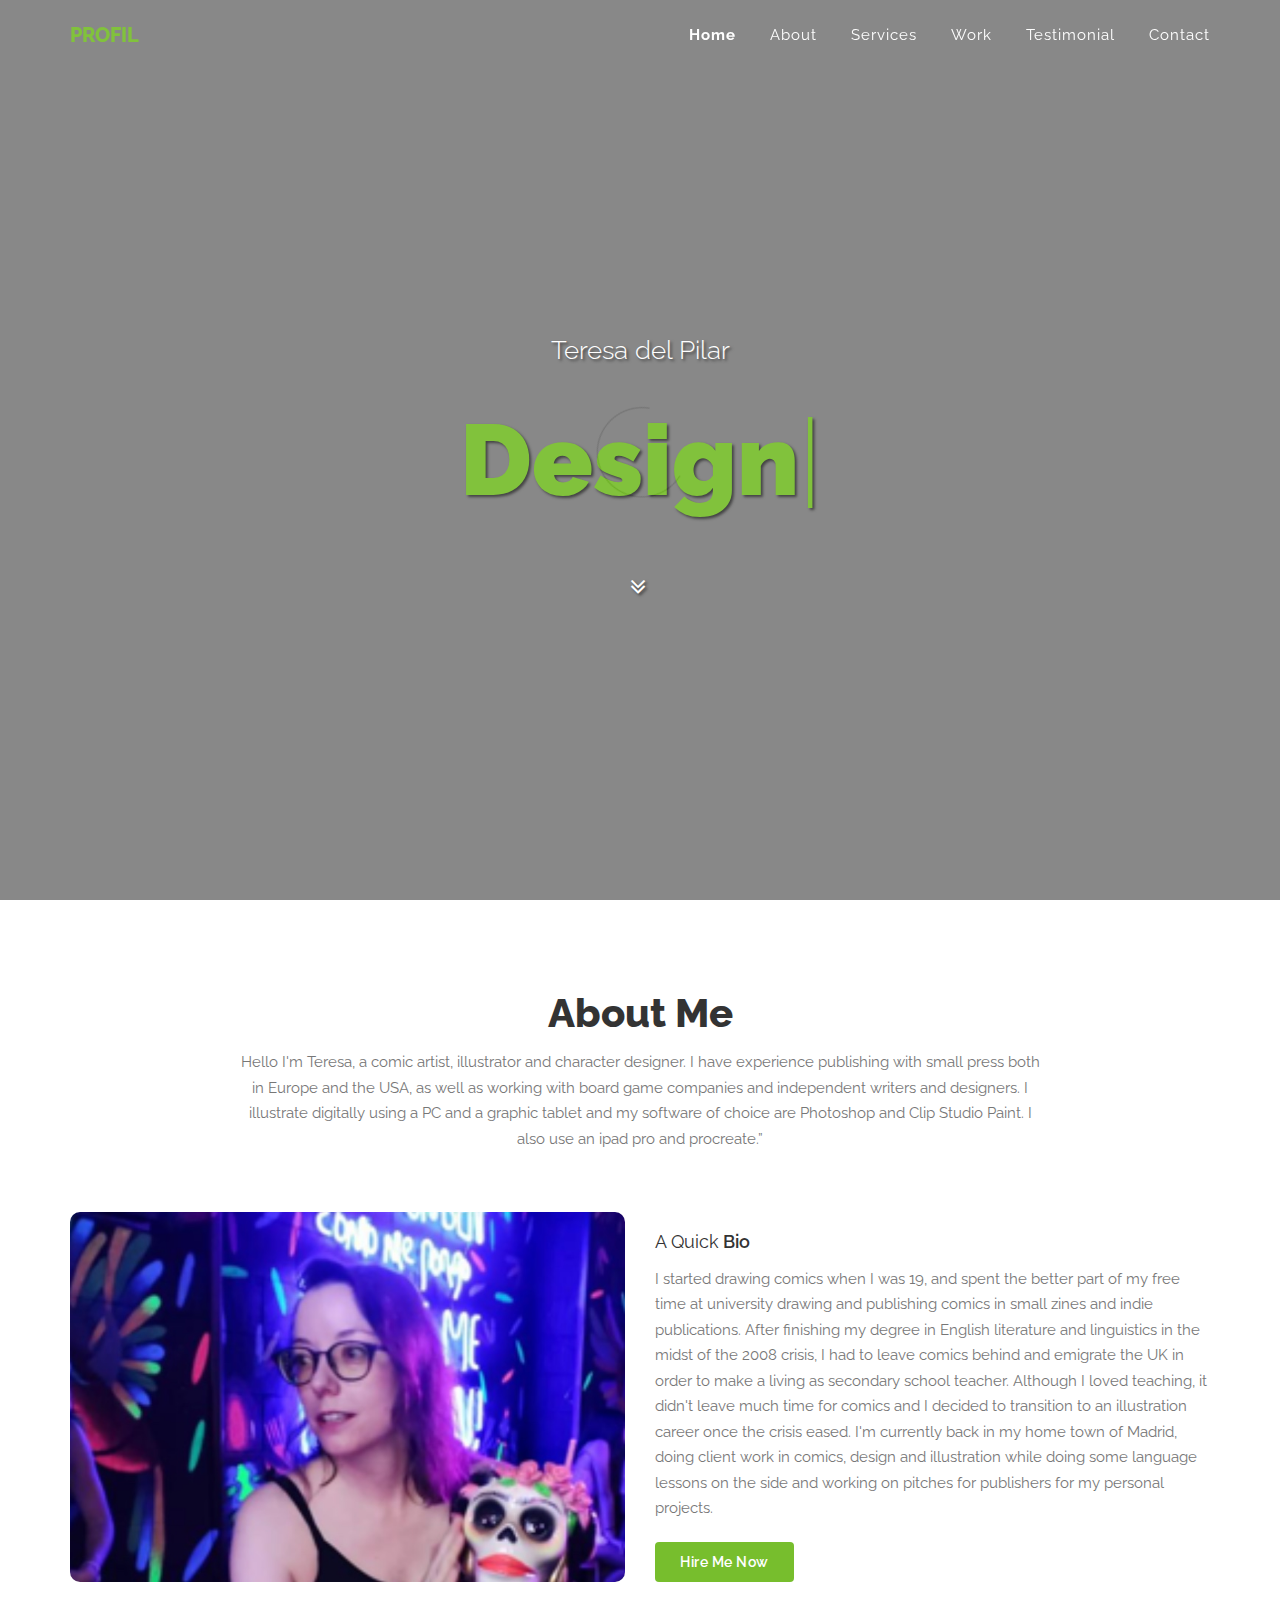
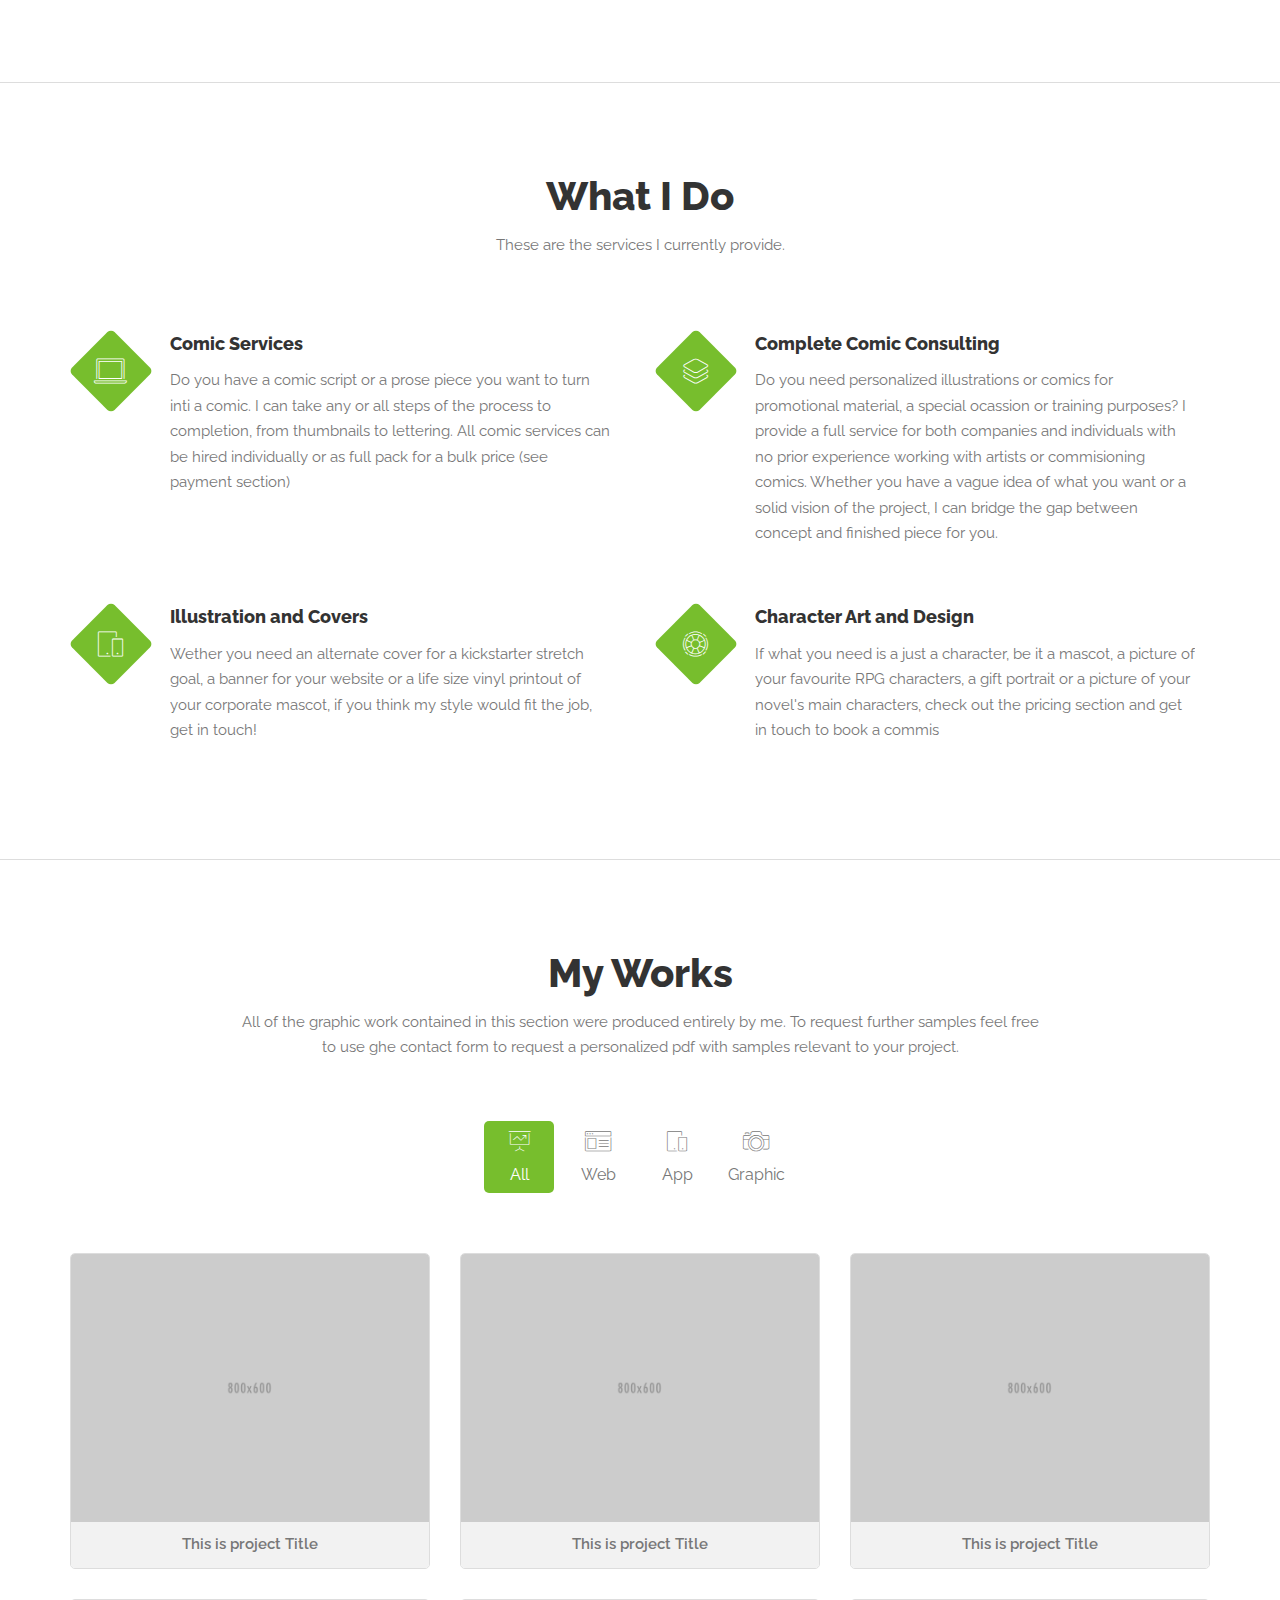
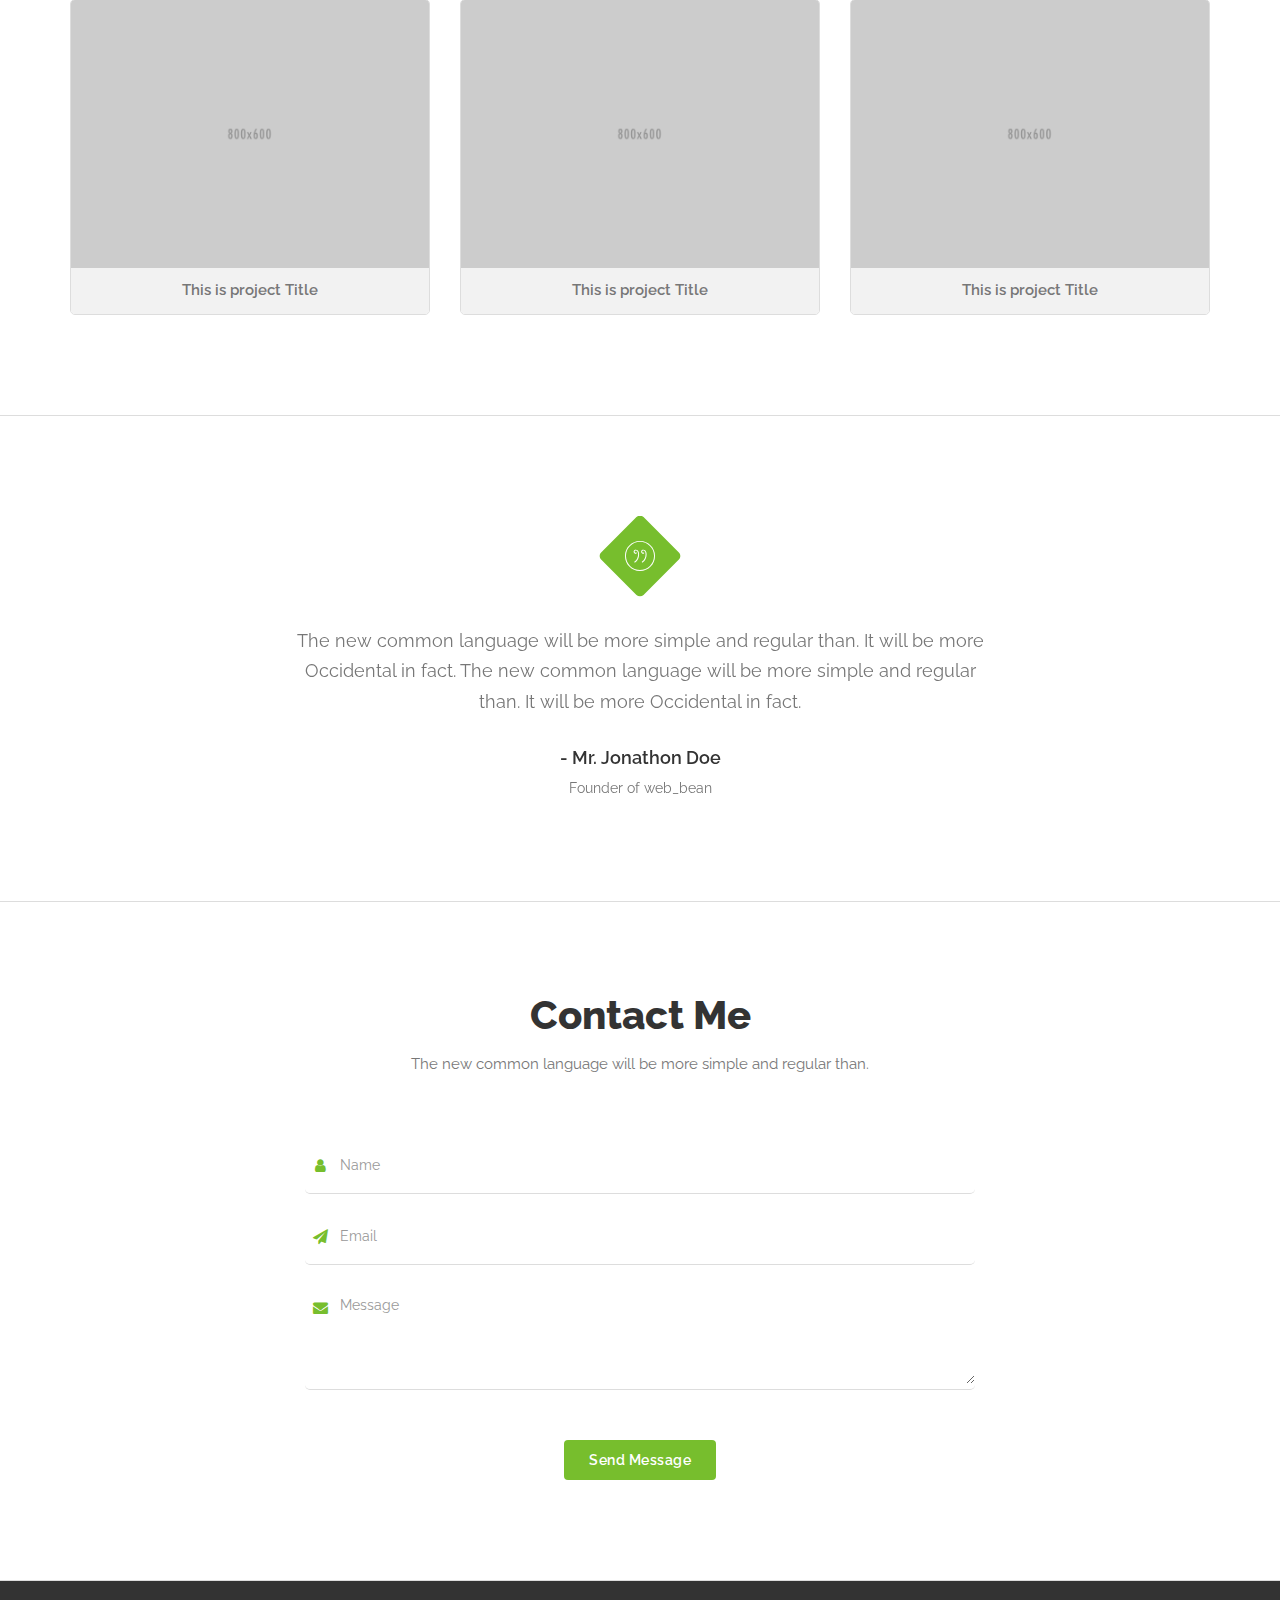
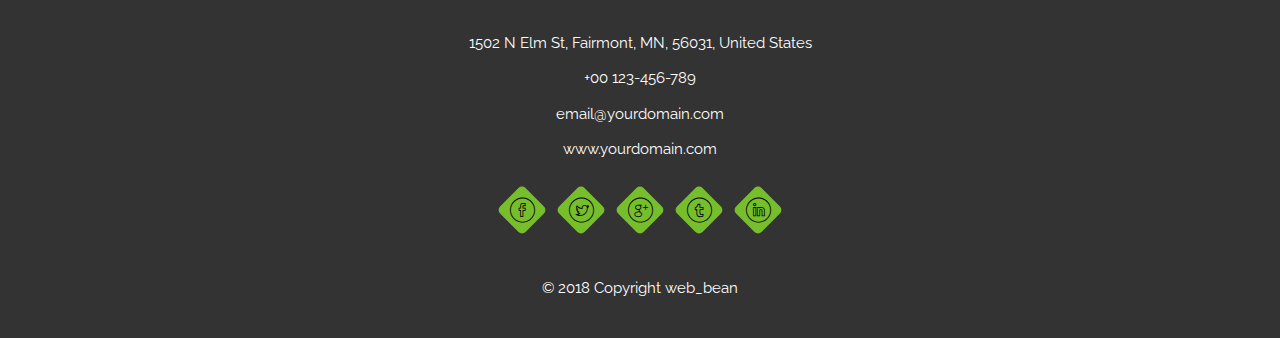
==== profil/index.html @ 966d259b "Add files via upload" ====
<!DOCTYPE html>
<html lang="en">
<head>

    <!-- meta -->
    <meta charset="utf-8">
    <meta http-equiv="X-UA-Compatible" content="IE=edge">
    <meta name="viewport"       content="width=device-width, initial-scale=1.0">
    <meta name="description"    content="Profil - Personal Portfolio Html5 Template">
    <meta name="keywords"       content="onepage, personal, portfolio, html5, template, responsive, creative">
    <meta name="author"         content="web_bean">

    <!-- Site title -->
    <title>Profil - Personal Portfolio Html5 Template</title>

    <!-- favicon -->
    <link rel="shortcut icon" type="image/x-icon" href="assets/img/favicon.png">

    <!-- Bootstrap css -->
    <link href="assets/css/bootstrap.min.css" rel="stylesheet">

    <!--Font Awesome css -->
    <link href="assets/css/font-awesome.min.css" rel="stylesheet">

    <!-- ET Icons -->
    <link href="assets/css/et-line-icons.css" rel="stylesheet">

    <!-- Normalizer css -->
    <link href="assets/css/normalize.css" rel="stylesheet">

    <!-- Owl Carousel css -->
    <link href="assets/css/owl.carousel.min.css" rel="stylesheet">
    <link href="assets/css/owl.transitions.css" rel="stylesheet">

    <!-- Magnific popup css -->
    <link href="assets/css/magnific-popup.css" rel="stylesheet">

    <!-- Site css -->
    <link href="assets/css/style.css" rel="stylesheet">

    <!-- Responsive css -->
    <link href="assets/css/responsive.css" rel="stylesheet">

    <!-- HTML5 shim and Respond.js for IE8 support of HTML5 elements and media queries -->
    <!-- WARNING: Respond.js doesn't work if you view the page via file:// -->
    <!--[if lt IE 9]>
      <script src="https://oss.maxcdn.com/html5shiv/3.7.2/html5shiv.min.js"></script>
      <script src="https://oss.maxcdn.com/respond/1.4.2/respond.min.js"></script>
    <![endif]-->

</head>

<body>

    <!-- Preloader starts-->
    <div id="preloader"></div>
    <!-- Preloader ends -->





    <!-- Navigation area starts -->
    <div class="menu-area navbar-fixed-top">
        <div class="container">
            <div class="row">

                <!-- Navigation starts -->
                <div class="col-md-12">
                    <div class="mainmenu">
                        <div class="navbar navbar-nobg">
                            <div class="navbar-header">
                                <a class="navbar-brand" href=""><span>profil</span></a>
                                <button type="button" class="navbar-toggle" data-toggle="collapse" data-target=".navbar-collapse">
                                    <span class="sr-only">Toggle navigation</span>
                                    <span class="icon-bar"></span>
                                    <span class="icon-bar"></span>
                                    <span class="icon-bar"></span>
                                </button>
                            </div>

                            <div class="navbar-collapse collapse">
                                <nav>
                                    <ul class="nav navbar-nav navbar-right">
                                        <li class="active"><a class="smooth_scroll" href="#slider">Home</a></li>
                                        <li><a class="smooth_scroll" href="#about">About</a></li>
                                        <li><a class="smooth_scroll" href="#service">Services</a></li>
                                        <li><a class="smooth_scroll" href="#work">Work</a></li>
                                        <li><a class="smooth_scroll" href="#testimonial">Testimonial</a></li>
                                        <li><a class="smooth_scroll" href="#contact">Contact</a></li>
                                    </ul>
                                </nav>
                            </div>
                        </div>
                    </div>
                </div>
                <!-- Navigation ends -->

            </div>
        </div>
    </div>
    <!-- Navigation area ends -->



    <!-- Slider area starts -->
    <section id="slider" class="slider-area">
        <div class="table">
            <div class="table-cell">
                <div class="intro-text">
                    <div class="container">
                        <div class="row">

                            <!-- intro image -->
                            <div class="col-md-12">
                                <h2>Teresa del Pilar</h2>
                                <div class="typejs"></div>
                                <div class="clearfix"></div>
                                <a href="#about" class="icon-btn smooth_scroll">
                                    <i class="fa fa-angle-double-down"></i>
                                </a>
                            </div>

                        </div>
                    </div>
                </div>
            </div>
        </div>
    </section>
    <!-- Slider area ends -->



    <!-- About area starts -->
    <section id="about" class="about-area section-big">
        <div class="container">

            <div class="row">
                <div class="col-md-12 text-center">
                    <div class="section-title">
                        <h2><span>About</span> Me</h2>
                        <p> Hello I'm Teresa, a comic artist, illustrator and character designer. I have experience publishing with small press both in Europe and the USA, as well as working with board game companies and independent writers and designers. I illustrate digitally using a PC and a graphic tablet and my software of choice are Photoshop and Clip Studio Paint. I also use an ipad pro and procreate.”
</p>
                    </div>
                </div>
            </div>

            <div class="row">

                <!-- About Image -->
                <div class="col-md-6">
                    <div class="me-image">
                        <img src="assets/img/about/about.jpg" alt="">
                    </div>
                </div>

                <!-- About Text -->
                <div class="col-md-6">
                    <div class="about-me">
                        <h3><span>A Quick</span> Bio</h3>       
                        <p>I started drawing comics when I was 19, and spent the better part of my free time at university drawing and publishing comics in small zines and indie publications. After finishing my degree in English literature and linguistics in the midst of the 2008 crisis, I had to leave comics behind and emigrate the UK in order to make a living as secondary school teacher. Although I loved teaching, it didn't leave much time for comics and I decided to transition to an illustration career once the crisis eased. I'm currently back in my home town of Madrid, doing client work in comics, design and illustration while doing some language lessons on the side and working on pitches for publishers for my personal projects.</p>

                        <a class="btn dark smooth_scroll" href="#contact">Hire Me Now</a>

                    </div>
                </div>
            </div>

        </div>
    </section>
    <!-- About area ends -->




    <!-- Service area starts -->
    <section id="service" class="service-area section-big">
        <div class="container">

            <div class="row">
                <div class="col-md-12 text-center">
                    <div class="section-title">
                        <h2><span>What I</span> Do</h2>
                        <p>These are the services I currently provide.</p>
                    </div>
                </div>
            </div>

            <div class="row">

                <div class="col-md-6 col-sm-6 col-xs-12">
                    <div class="service-box">
                        <span class="icon-laptop"></span>
                        <h3>Comic Services</h3>
                        <p> Do you have a comic script or a prose piece you want to turn inti a comic. I can take any or all steps of the process to completion, from thumbnails to lettering. All comic services can be hired individually or as full pack for a bulk price (see payment section)</p>
                    </div>
                </div>

                <div class="col-md-6 col-sm-6 col-xs-12">
                    <div class="service-box">
                        <span class="icon-layers"></span>
                        <h3>Complete Comic Consulting</h3>
                        <p>Do you need personalized illustrations or comics for promotional material, a special ocassion or training purposes? I provide a full service for both companies and individuals with no prior experience working with artists or commisioning comics. Whether you have a vague idea of what you want or a solid vision of the project, I can bridge the gap between concept and finished piece for you.</p>
                    </div>
                </div>

                <div class="col-md-6 col-sm-6 col-xs-12">
                    <div class="service-box">
                        <span class="icon-mobile"></span>
                        <h3>Illustration and Covers</h3>
                        <p>Wether you need an alternate cover for a kickstarter stretch goal, a banner for your website or a life size vinyl printout of your corporate mascot, if you think my style would fit the job, get in touch!</p>
                    </div>
                </div>

                <div class="col-md-6 col-sm-6 col-xs-12">
                    <div class="service-box">
                        <span class="icon-lifesaver"></span>
                        <h3>Character Art and Design</h3>
                        <p>If what you need is a just a character, be it a mascot, a picture of your favourite RPG characters, a gift portrait or a picture of your novel's main characters, check out the pricing section and get in touch to book a commis </p>
                    </div>
                </div>

            </div>

        </div>
    </section>
    <!-- Service area ends -->





    <!-- Work area starts -->
    <section id="work" class="works section-big">
        <div class="container">

            <div class="row">
                <div class="col-md-12 text-center">
                    <div class="section-title">
                        <h2><span>My</span> Works</h2>
                        <p>All of the graphic work contained in this section were produced entirely by me. To request further samples feel free to use ghe contact form to request a personalized pdf with samples relevant to your project.</p>
                    </div>
                </div>
            </div>

            <div class="row">

                <!-- Works filter -->
                <ul class="work filters">
                    <li class="filter" data-filter="all">
                        <span class="icon-presentation"></span> All
                    </li>
                    <li class="filter" data-filter=".web">
                        <span class="icon-browser"></span> Web
                    </li>
                    <li class="filter" data-filter=".app">
                        <span class="icon-mobile"></span> App
                    </li>
                    <li class="filter" data-filter=".graphic">
                        <span class="icon-camera"></span> Graphic
                    </li>
                </ul>
                <!-- / Works filter -->
            </div>

            <div class="portfolio">
                <div class="row work-items">

                    <!-- work item -->
                    <div class="col-md-4 col-sm-6 mix web">
                        <div class="item">
                            <a href="assets/img/works/1.jpg" class="work-popup">
                                <img src="assets/img/works/1.jpg" alt="">
                                <div class="overlay">
                                    <span class="icon-focus"></span>
                                </div>
                                <div class="title">This is project Title</div>
                            </a>
                        </div>
                    </div>

                    <!-- work item -->
                    <div class="col-md-4 col-sm-6 mix graphic">
                        <div class="item">
                            <a href="assets/img/works/2.jpg" class="work-popup">
                                <img src="assets/img/works/2.jpg" alt="">
                                <div class="overlay">
                                    <span class="icon-focus"></span>
                                </div>
                                <div class="title">This is project Title</div>
                            </a>
                        </div>
                    </div>

                    <!-- work item -->
                    <div class="col-md-4 col-sm-6 mix typography web">
                        <div class="item">
                            <a href="assets/img/works/3.jpg" class="work-popup">
                                <img src="assets/img/works/3.jpg" alt="">
                                <div class="overlay">
                                    <span class="icon-focus"></span>
                                </div>
                                <div class="title">This is project Title</div>
                            </a>
                        </div>
                    </div>

                    <!-- work item -->
                    <div class="col-md-4 col-sm-6 mix app web">
                        <div class="item">
                            <a href="assets/img/works/4.jpg" class="work-popup">
                                <img src="assets/img/works/4.jpg" alt="">
                                <div class="overlay">
                                    <span class="icon-focus"></span>
                                </div>
                                <div class="title">This is project Title</div>
                            </a>
                        </div>
                    </div>

                    <!-- work item -->
                    <div class="col-md-4 col-sm-6 mix app graphic">
                        <div class="item">
                            <a href="assets/img/works/5.jpg" class="work-popup">
                                <img src="assets/img/works/5.jpg" alt="">
                                <div class="overlay">
                                    <span class="icon-focus"></span>
                                </div>
                                <div class="title">This is project Title</div>
                            </a>
                        </div>
                    </div>

                    <!-- work item -->
                    <div class="col-md-4 col-sm-6 mix app graphic">
                        <div class="item">
                            <a href="assets/img/works/6.jpg" class="work-popup">
                                <img src="assets/img/works/6.jpg" alt="">
                                <div class="overlay">
                                    <span class="icon-focus"></span>
                                </div>
                                <div class="title">This is project Title</div>
                            </a>
                        </div>
                    </div>
                                        
                </div>
            </div>

        </div>
    </section>
    <!-- Work area ends -->    



    <!-- Testimonial area starts -->
    <section id="testimonial" class="testimonial-area section-big">
        <div class="container">

            <div class="row hidden">
                <div class="col-md-12 text-center">
                    <div class="section-title">
                        <h2><span>Rates</span> Bulk Prices</h2>
                        <p>The new common language will be more simple and regular than.</p>
                    </div>
                </div>
            </div>

            <div class="row">
                <div class="testimonial-list demo-3">

                    <!-- Testimonial item -->
                    <div class="single-testimonial text-center">
                        <span class="icon-quote"></span>
                        <p>The new common language will be more simple and regular than. It will be more Occidental in fact. The new common language will be more simple and regular than. It will be more Occidental in fact.</p>
                        <div class="clearfix"></div>                            
                        <img src="assets/img/testi/1.jpg" alt="">
                        <h4>- Mr. Jonathon Doe</h4>
                        <p class="desg">Founder of web_bean</p> 
                    </div>
                    
                    <!-- Testimonial item -->
                    <div class="single-testimonial text-center">
                        <span class="icon-quote"></span>
                        <p>The new common language will be more simple and regular than. It will be more Occidental in fact. The new common language will be more simple and regular than. It will be more Occidental in fact.</p>
                        <div class="clearfix"></div>                            
                        <img src="assets/img/testi/1.jpg" alt="">
                        <h4>- Mr. Jonathon Doe</h4>
                        <p class="desg">Founder of web_bean</p> 
                    </div>
                    
                    <!-- Testimonial item -->
                    <div class="single-testimonial text-center">
                        <span class="icon-quote"></span>
                        <p>The new common language will be more simple and regular than. It will be more Occidental in fact. The new common language will be more simple and regular than. It will be more Occidental in fact.</p>
                        <div class="clearfix"></div>                            
                        <img src="assets/img/testi/1.jpg" alt="">
                        <h4>- Mr. Jonathon Doe</h4>
                        <p class="desg">Founder of web_bean</p> 
                    </div>

                </div>
            </div>

        </div>
    </section>
    <!-- Testimonial area ends -->
    



    <!-- Contact area starts -->
    <section id="contact" class="contact-area section-big">
        <div class="container">

            <div class="row">
                <div class="col-md-12 text-center">
                    <div class="section-title">
                        <h2><span>Contact</span> Me</h2>
                        <p>The new common language will be more simple and regular than.</p>
                    </div>
                </div>
            </div>

            <div class="row">

                <div class="col-md-12">

                    <!-- Contact form starts -->
                    <div class="contact-form">

                        <form id="ajax-contact" action="assets/mailer.php" method="post">
                            <div class="form-group in_name">
                                <input type="text" name="name" class="form-control" id="name" placeholder="Name" required="required">
                            </div>
                            <div class="form-group in_email">
                                <input type="email" name="email" class="form-control" id="email" placeholder="Email" required="required">
                            </div>
                            <div class="form-group in_message">
                                <textarea rows="5" name="message" class="form-control" id="message" placeholder="Message" required="required"></textarea>
                            </div>
                            <div class="actions">
                                <input type="submit" value="Send Message" name="submit" id="submitButton" class="btn" title="Submit Your Message!">
                            </div>
                        </form>

                        <!-- Submition status -->
                        <div id="form-messages"></div>

                    </div>
                    <!-- Contact form ends-->
                </div>

            </div>

        </div>
    </section>
    <!-- Contact area ends -->



    <!-- Footer area starts -->
    <footer class="footer-area">
        <div class="container">

            <div class="address">
                <div class="address-box clearfix">
                    <p>1502 N Elm St, Fairmont, MN, 56031, United States</p>
                </div>
                <div class="address-box clearfix">
                    <p><a href="tel:015110022">+00 123-456-789</a></p>
                </div>
                <div class="address-box clearfix">
                    <p><a href="mailto:email@yourdomain.com">email@yourdomain.com</a></p>
                </div>
                <div class="address-box clearfix">
                    <p><a href="http://www.yourdomain.com">www.yourdomain.com</a></p>
                </div>
            </div>

            <ul class="social-ul">
                <li><a href=""><span class="icon-facebook"></span></a></li>
                <li><a href=""><span class="icon-twitter"></span></a></li>
                <li><a href=""><span class="icon-googleplus"></span></a></li>
                <li><a href=""><span class="icon-tumblr"></span></a></li>
                <li><a href=""><span class="icon-linkedin"></span></a></li>
            </ul>

            <p class="copyright">&copy; 2018 Copyright web_bean</p>

        </div>
    </footer>
    <!-- Footer area ends -->



    <!-- Latest jQuery -->
    <script src="assets/js/jquery.min.js"></script>

    <!-- Bootstrap js-->
    <script src="assets/js/bootstrap.min.js"></script>

    <!-- Owl Carousel js -->
    <script src="assets/js/owl.carousel.min.js"></script>

    <!-- Mixitup js -->
    <script src="assets/js/jquery.mixitup.js"></script>

    <!-- Magnific popup js -->
    <script src="assets/js/jquery.magnific-popup.min.js"></script>

    <!-- Waypoint js -->
    <script src="assets/js/jquery.waypoints.min.js"></script>

    <!-- Ajax Mailchimp js -->
    <script src="assets/js/jquery.ajaxchimp.min.js"></script>

    <!-- Typed js -->
    <script src="assets/js/typed.js"></script>



    <!-- Main js-->
    <script src="assets/js/main_script.js"></script>
</body>

</html>
---- profil/assets/css/et-line-icons.css ----
@font-face {
	font-family: 'et-line';
	src:url('../fonts/et-line.eot');
	src:url('../fonts/et-line.eot?#iefix') format('embedded-opentype'),
		url('../fonts/et-line.woff') format('woff'),
		url('../fonts/et-line.ttf') format('truetype'),
		url('../fonts/et-line.svg#et-line') format('svg');
	font-weight: normal;
	font-style: normal;
}

/* Use the following CSS code if you want to use data attributes for inserting your icons */
[data-icon]:before {
	font-family: 'et-line';
	content: attr(data-icon);
	speak: none;
	font-weight: normal;
	font-variant: normal;
	text-transform: none;
	line-height: 1;
	-webkit-font-smoothing: antialiased;
	-moz-osx-font-smoothing: grayscale;
	display:inline-block;
}

/* Use the following CSS code if you want to have a class per icon */
/*
Instead of a list of all class selectors,
you can use the generic selector below, but it's slower:
[class*="icon-"] {
*/
.icon-mobile, .icon-laptop, .icon-desktop, .icon-tablet, .icon-phone, .icon-document, .icon-documents, .icon-search, .icon-clipboard, .icon-newspaper, .icon-notebook, .icon-book-open, .icon-browser, .icon-calendar, .icon-presentation, .icon-picture, .icon-pictures, .icon-video, .icon-camera, .icon-printer, .icon-toolbox, .icon-briefcase, .icon-wallet, .icon-gift, .icon-bargraph, .icon-grid, .icon-expand, .icon-focus, .icon-edit, .icon-adjustments, .icon-ribbon, .icon-hourglass, .icon-lock, .icon-megaphone, .icon-shield, .icon-trophy, .icon-flag, .icon-map, .icon-puzzle, .icon-basket, .icon-envelope, .icon-streetsign, .icon-telescope, .icon-gears, .icon-key, .icon-paperclip, .icon-attachment, .icon-pricetags, .icon-lightbulb, .icon-layers, .icon-pencil, .icon-tools, .icon-tools-2, .icon-scissors, .icon-paintbrush, .icon-magnifying-glass, .icon-circle-compass, .icon-linegraph, .icon-mic, .icon-strategy, .icon-beaker, .icon-caution, .icon-recycle, .icon-anchor, .icon-profile-male, .icon-profile-female, .icon-bike, .icon-wine, .icon-hotairballoon, .icon-globe, .icon-genius, .icon-map-pin, .icon-dial, .icon-chat, .icon-heart, .icon-cloud, .icon-upload, .icon-download, .icon-target, .icon-hazardous, .icon-piechart, .icon-speedometer, .icon-global, .icon-compass, .icon-lifesaver, .icon-clock, .icon-aperture, .icon-quote, .icon-scope, .icon-alarmclock, .icon-refresh, .icon-happy, .icon-sad, .icon-facebook, .icon-twitter, .icon-googleplus, .icon-rss, .icon-tumblr, .icon-linkedin, .icon-dribbble {
	font-family: 'et-line';
	speak: none;
	font-style: normal;
	font-weight: normal;
	font-variant: normal;
	text-transform: none;
	line-height: 1;
	-webkit-font-smoothing: antialiased;
	-moz-osx-font-smoothing: grayscale;
	display:inline-block;
}
.icon-mobile:before {
	content: "\e000";
}
.icon-laptop:before {
	content: "\e001";
}
.icon-desktop:before {
	content: "\e002";
}
.icon-tablet:before {
	content: "\e003";
}
.icon-phone:before {
	content: "\e004";
}
.icon-document:before {
	content: "\e005";
}
.icon-documents:before {
	content: "\e006";
}
.icon-search:before {
	content: "\e007";
}
.icon-clipboard:before {
	content: "\e008";
}
.icon-newspaper:before {
	content: "\e009";
}
.icon-notebook:before {
	content: "\e00a";
}
.icon-book-open:before {
	content: "\e00b";
}
.icon-browser:before {
	content: "\e00c";
}
.icon-calendar:before {
	content: "\e00d";
}
.icon-presentation:before {
	content: "\e00e";
}
.icon-picture:before {
	content: "\e00f";
}
.icon-pictures:before {
	content: "\e010";
}
.icon-video:before {
	content: "\e011";
}
.icon-camera:before {
	content: "\e012";
}
.icon-printer:before {
	content: "\e013";
}
.icon-toolbox:before {
	content: "\e014";
}
.icon-briefcase:before {
	content: "\e015";
}
.icon-wallet:before {
	content: "\e016";
}
.icon-gift:before {
	content: "\e017";
}
.icon-bargraph:before {
	content: "\e018";
}
.icon-grid:before {
	content: "\e019";
}
.icon-expand:before {
	content: "\e01a";
}
.icon-focus:before {
	content: "\e01b";
}
.icon-edit:before {
	content: "\e01c";
}
.icon-adjustments:before {
	content: "\e01d";
}
.icon-ribbon:before {
	content: "\e01e";
}
.icon-hourglass:before {
	content: "\e01f";
}
.icon-lock:before {
	content: "\e020";
}
.icon-megaphone:before {
	content: "\e021";
}
.icon-shield:before {
	content: "\e022";
}
.icon-trophy:before {
	content: "\e023";
}
.icon-flag:before {
	content: "\e024";
}
.icon-map:before {
	content: "\e025";
}
.icon-puzzle:before {
	content: "\e026";
}
.icon-basket:before {
	content: "\e027";
}
.icon-envelope:before {
	content: "\e028";
}
.icon-streetsign:before {
	content: "\e029";
}
.icon-telescope:before {
	content: "\e02a";
}
.icon-gears:before {
	content: "\e02b";
}
.icon-key:before {
	content: "\e02c";
}
.icon-paperclip:before {
	content: "\e02d";
}
.icon-attachment:before {
	content: "\e02e";
}
.icon-pricetags:before {
	content: "\e02f";
}
.icon-lightbulb:before {
	content: "\e030";
}
.icon-layers:before {
	content: "\e031";
}
.icon-pencil:before {
	content: "\e032";
}
.icon-tools:before {
	content: "\e033";
}
.icon-tools-2:before {
	content: "\e034";
}
.icon-scissors:before {
	content: "\e035";
}
.icon-paintbrush:before {
	content: "\e036";
}
.icon-magnifying-glass:before {
	content: "\e037";
}
.icon-circle-compass:before {
	content: "\e038";
}
.icon-linegraph:before {
	content: "\e039";
}
.icon-mic:before {
	content: "\e03a";
}
.icon-strategy:before {
	content: "\e03b";
}
.icon-beaker:before {
	content: "\e03c";
}
.icon-caution:before {
	content: "\e03d";
}
.icon-recycle:before {
	content: "\e03e";
}
.icon-anchor:before {
	content: "\e03f";
}
.icon-profile-male:before {
	content: "\e040";
}
.icon-profile-female:before {
	content: "\e041";
}
.icon-bike:before {
	content: "\e042";
}
.icon-wine:before {
	content: "\e043";
}
.icon-hotairballoon:before {
	content: "\e044";
}
.icon-globe:before {
	content: "\e045";
}
.icon-genius:before {
	content: "\e046";
}
.icon-map-pin:before {
	content: "\e047";
}
.icon-dial:before {
	content: "\e048";
}
.icon-chat:before {
	content: "\e049";
}
.icon-heart:before {
	content: "\e04a";
}
.icon-cloud:before {
	content: "\e04b";
}
.icon-upload:before {
	content: "\e04c";
}
.icon-download:before {
	content: "\e04d";
}
.icon-target:before {
	content: "\e04e";
}
.icon-hazardous:before {
	content: "\e04f";
}
.icon-piechart:before {
	content: "\e050";
}
.icon-speedometer:before {
	content: "\e051";
}
.icon-global:before {
	content: "\e052";
}
.icon-compass:before {
	content: "\e053";
}
.icon-lifesaver:before {
	content: "\e054";
}
.icon-clock:before {
	content: "\e055";
}
.icon-aperture:before {
	content: "\e056";
}
.icon-quote:before {
	content: "\e057";
}
.icon-scope:before {
	content: "\e058";
}
.icon-alarmclock:before {
	content: "\e059";
}
.icon-refresh:before {
	content: "\e05a";
}
.icon-happy:before {
	content: "\e05b";
}
.icon-sad:before {
	content: "\e05c";
}
.icon-facebook:before {
	content: "\e05d";
}
.icon-twitter:before {
	content: "\e05e";
}
.icon-googleplus:before {
	content: "\e05f";
}
.icon-rss:before {
	content: "\e060";
}
.icon-tumblr:before {
	content: "\e061";
}
.icon-linkedin:before {
	content: "\e062";
}
.icon-dribbble:before {
	content: "\e063";
}
---- profil/assets/css/style.css ----
/* ----------------------------------------------------------------------------------------
* Author        : web_bean
* Template Name : Profil - Personal Portfolio Html5 Template
* File          : Profil main CSS file
* Version       : 1.0
* ---------------------------------------------------------------------------------------- */





/* INDEX
----------------------------------------------------------------------------------------

01. General css

02. Navigation area css

03. Slider area css

04. Service area css

05. Testimonial area css

06. Contact area css

07. Footer area css

-------------------------------------------------------------------------------------- */


/* Google Font Load */
@import url('https://fonts.googleapis.com/css?family=Raleway:300,400,800');



/* ----------------------------------------------------------------------------------------
*                                       01. General css
* -------------------------------------------------------------------------------------- */

html,
body {
    height: 100%
}

body {
    color: #777;
    width: 100%;
    height: 100%;
    font-size: 15px;
    line-height: 1.7;
    font-family: 'Raleway', sans-serif;
}

h1,
h2,
h3,
h4,
h5,
h6 {
    color: #333;
    font-weight: 600;
}

h1, h2 {
    font-weight: 800;
}

h3 {
    font-size: 18px;
    margin-bottom: 15px;
}

p {
    letter-spacing: 0px;
}

a {
    text-decoration: none;
    transition: all 0.3s;
    -webkit-transition: all 0.3s;
}

a:hover {
    color: #fff;
    text-decoration: none;
}

a:focus {
    outline: none;
    text-decoration: none;
}

ul,
li {
    margin: 0;
    padding: 0;
}

fieldset {
    border: 0 none;
    margin: 0 auto;
    padding: 0;
}

.btn.active.focus,
.btn.active:focus,
.btn.focus,
.btn.focus:active,
.btn:active:focus,
.btn:focus {
    outline: none;
}

.btn.focus, 
.btn:focus, 
.btn:hover {
    color: #fff;
}

.btn, input[type='submit'] {
    display: inline-block;
    padding: 10px 25px;
    border: none;
    color: #fff;
    background: #77be2d;
    font-weight: 600;
    letter-spacing: 0.5px;
    transition: 0.3s;
    -moz-transition: 0.3s;
    -webkit-transition: 0.3s;
}

.btn:hover, input[type="submit"]:hover {
    color: #fff;
    background-color: #333;
}

.btn.btn-reverse {
    background: #333;
}

.btn.btn-reverse:hover {
    color: #333;
    background-color: #fff;
}

.btn.btn-white {
    color: #333;
    background-color: #fff;
}

.btn.btn-white:hover {
    color: #fff;
    background: #333;
}


.btn.btn-lg {
    height: 50px;
    padding: 0 30px;
    font-size: 20px;
    font-weight: bold;
    line-height: 50px;
    border-radius: 5px;
}


.section-big {
    padding: 100px 0px;
    border-bottom: 1px solid #ddd;
}

.section-small {
    padding: 50px 0px;
}

.section-title {
    margin: auto;
    max-width: 800px;
    margin-bottom: 60px;
}

.section-title.white h2 {
    color: #fff;
}

.section-title h2 {
    font-size: 40px;
    margin-bottom: 25px;
    line-height: 25px;
    margin-top: 0;
    position: relative;
    display: inline-block;
}



/* preloader css */

#preloader {
    position: fixed;
    left: 0;
    top: 0;
    z-index: 99999;
    width: 100%;
    height: 100%;
    overflow: visible;
    background-image: url(../img/preloader.gif);
    background-position: center center;
    background-repeat: no-repeat;
    background-color: #fff;
}

.table {
    display: table;
    width: 100%;
    height: 100%;
    position: relative;
    z-index: 1;
    margin: 0;
}
.table-cell {
    display: table-cell;
    text-align: center;
    vertical-align: middle;
}

img {
    max-width: 100%;
}

.space {
    height: 80px;
}



/* ----------------------------------------------------------------------------------------
*                               02. Navigation area css
* --------------------------------------------------------------------------------------- */
.menu-area {
    height: 70px;
}

.menu-area.sticky-menu {
    height: 50px;
    background: #fff;
}

.sticky-menu {
    box-shadow: 0px 3px 4.7px 0.3px rgba(0, 0, 0, 0.24);
    transition: all 0.3s ease-out;
    -webkit-transition: all 0.3s ease-out;
}

.mainmenu {
    margin-top: 10px;
    transition: all 0.3s ease-out;
    -webkit-transition: all 0.3s ease-out;
}

.sticky-menu .mainmenu {
    margin-top: 0px;
}

.navbar {
    margin-bottom: 0;
    border: 0px;
}

.navbar-brand {
    display: block;
    color: #fff;
    text-transform: uppercase;
    font-size: 20px;
    padding: 15px 0;
}

.navbar-brand span {
    color: #77be2d;
    font-weight: 800;
    transition: 0.3s;
    -moz-transition: 0.3s;
    -webkit-transition: 0.3s;

}
.navbar-brand:hover {
    color: #fff;
}

.sticky-menu .navbar-brand ,
.sticky-menu .navbar-brand span {
    color: #333;
}

.navbar-nav  li {
    float: none;
    display: inline-block;
}

.navbar-nav li a {
    font-size: 15px;
    letter-spacing: 1px;
    color: #fff;
}

.navbar-nav li.active a {
    font-weight: 700;
}

.nav > li > a:hover,
.nav > li > a:active,
.nav > li > a:focus {
    background: none;
}

.sticky-menu .navbar-nav li a {
    color: #777;
}

.sticky-menu .navbar-nav li.active a {
    color: #000;
}


/* Mobile Nav css */
.navbar-toggle .icon-bar {
    background: #777;
}


/* ----------------------------------------------------------------------------------------
*                               03. Slider area css
* -------------------------------------------------------------------------------------- */

.slider-area {
    background-image: url(../img/bg/intro-bg.jpg);
    background-size: cover;
    background-position: center;
    position: relative;
}

.slider-area:before {
    position: absolute;
    content: '';
    top: 0;
    width: 100%;
    height: 100%;
    background: rgba(0,0,0,0.5);
}

.slider-area ,
.slider-area .carousel,
.slider-area .carousel-inner,
.slider-area .item {
    height: 100%;
}

.intro-text {
    color: #fff;
    text-shadow: rgba(0, 0, 0, 0.6) 2px 2px 3px;
}

.typed-cursor,
.typejs {
    display: inline;
    font-weight: 900;
    font-size: 100px;
    color: #77be2d;
}

.typed-cursor {
    font-weight: 300;
}

.intro-text h2 {
    font-size: 26px;
    color: inherit;
    font-weight: 300;
}

.intro-text .icon-btn {
    margin-top: 30px;
    font-size: 25px;
    color: #fff;
    position: relative;
    display: inline-block;
}

.intro-text .icon-btn i.fa {
    position: absolute;
    left: -10px;
    animation: MoveUpDown 1s linear infinite;
}

@keyframes MoveUpDown {
  0% {
    top: 0;
  }
  50% {
    top: 10px;
  }
  100% {
    top: 0;
  }
}

@media(max-width: 991px) {
    .intro-text {
        margin: 80px auto;
        text-align: center;
    }
}


#carousel-example-generic .animated {
    animation-delay: .5s;
}

.carousel-indicators {
    bottom: 90px;
}







/* ----------------------------------------------------------------------------------------
*                                   04. About area css
* --------------------------------------------------------------------------------------- */
section {
    position: relative;
    z-index: 10;
}

.img-side {
    padding: 0;
    position: absolute!important;
    top: 0px;
    height: 100%;
    overflow: hidden;
    z-index: 100;
}

.img-side.fixed-image {
    position: fixed!important;
}

.img-side.img-right {
    right: 0;
}

.img-side.img-left {
    left: 0;
}

.img-side.img-center {
    left: 0;
    right: 0;
    margin: auto;
}

.img-holder {
    position: absolute;
    top: 0;
    width: 100%;
    height: 100%;
}

.img-cover {
    background-size: cover;
    background-position: center center;
    background-repeat: no-repeat;
}

@media only screen and (max-width: 767px) {
    .img-side {
        min-height: 400px;
        position: relative !important;
        z-index: 0;
        margin-top: -50px;
    }

    .img-side .img-holder .title {
        padding-left: 15px;
        padding-right: 15px;
    }

    section.p-0 .img-side,
    section.pt-0 .img-side {
        margin-top: 0;
    }
}

.about-text {
    background: #fff;
    z-index: 100;
    position: relative;
    padding: 20px;
    border: 1px solid #777;
    box-shadow: 0 0 0 20px #fff;
    margin: 20px;
    transform: translate(-12%);
}

.about-text h2 {
    margin-top: 5px;
}

.me-image img {
    border-radius: 10px;
}

.about-text-2 {
    padding-left: 15px;
}

.about-text-2 h2 {
    margin-top: 0px;
}

.about-area .btn {
    margin-top: 10px;
}

.about-me h3 span {
    font-weight: 400;
}



/* ----------------------------------------------------------------------------------------
*                                   07. Service area css
* --------------------------------------------------------------------------------------- */
.service-area {}

.service-area .section-title {
    margin-bottom: 30px;
}

.service-box {
    margin: auto;
    margin-top: 30px;
    padding: 15px;
    position: relative;
    overflow: hidden;
}

.service-box:before {
    position: absolute;
    content: '';
    top: 22px;
    left: 11px;
    width: 60px;
    height: 60px;
    background: #77be2d;
    z-index: -1;
    transition: 0.2s ease-out;
    transform: rotate(45deg);
    border-radius: 5px;
}

.service-box span {
    font-size: 25px;
    color: #fff;
    width: 50px;
    padding-top: 25px;
    float: left;
    margin-right: 35px;
    text-align: center;
}

.service-box h3 {
    margin-top: 0px;
    font-weight: 800;
}

.service-box p {
    overflow: hidden;
    margin: 0px;
}






/* ----------------------------------------------------------------------------------------
*                               06. Portfolio/work area css
* --------------------------------------------------------------------------------------- */
.portfolio .mix {
    display: none;
}

.filters {
    margin: 0;
    padding: 0;
    list-style: none;
    text-align: center;
}



.filters li {
    display: inline-block;
    margin-right: 5px;
    margin-bottom: 10px;
    width: 70px;
    cursor: pointer;
    color: #777;
    font-size: 16px;
    transition: 0.3s;
    -moz-transition: 0.3s;
    -webkit-transition: 0.3s;
    padding: 5px;
    border-radius: 5px;
}

.filters li.active {
    color: #fff;
    background-color: #77be2d;
}

.filters li span {
    font-size: 20px;
    display: block;
    margin-bottom: 10px;
    margin-top: 5px;
}

.work-items {
    margin-top: 20px;
}

.work-items .item {
    position: relative;
    overflow: hidden;
    margin-top: 30px;
    border-radius: 5px;
    border: 1px solid #ddd;
}

.work-items .item img {
    width: 100%;
    transition: 0.8s ease-out;
}

.work-items .overlay{
    position: absolute;
    top: 50%;
    left: 50%;
    width: 0;
    height: 0;
    text-align: center;
    opacity: 0;
    transition: 0.3s cubic-bezier(0.4, 0, 1, 1);
    -ms-transition: 0.3s cubic-bezier(0.4, 0, 1, 1);
    -moz-transition: 0.3s cubic-bezier(0.4, 0, 1, 1);
    -webkit-transition: 0.3s cubic-bezier(0.4, 0, 1, 1);
}

.work-items .item:hover {    
    transform: rotate(0deg);
    -ms-transform: rotate(0deg);
    -moz-transform: rotate(0deg);
    -webkit-transform: rotate(0deg);
    z-index: 100;
}
.work-items .item:hover .overlay {
    opacity: 0.9;
    width: 100%;
    height: 85%;
    top: 0;
    left: 0;
}

.work-items .overlay span {
    font-size: 25px;
    color: #fff;
    padding: 25px;
    position: absolute;
    top: 50%;
    left: 50%;
    transform: translate(-50%, -50%);
}

.work-items .overlay span:after {
    position: absolute;
    content: '';
    top: 0px;
    left: 50%;
    width: 80px;
    height: 80px;
    background: #77be2d;
    z-index: -1;
    transition: 0.2s ease-out;
    margin-left: -40px;
    transform: rotate(45deg);
    border-radius: 5px;
    border: 1px solid #fff;
}

.item .title {
    color: #777;
    font-size: 15px;
    background: #f2f2f2;
    padding: 10px;
    text-align: center;
    font-weight: 600;
}











/* ----------------------------------------------------------------------------------------
*                                08. Testimonial area css
* --------------------------------------------------------------------------------------- */
.testimonial-area {}

.testimonial-content {
    text-align: right;
}

.single-testimonial {
    text-align: center;
    max-width: 700px;
    margin: auto;
}

.single-testimonial span {
    color: #fff;
    padding: 25px;
    font-size: 30px;
    margin-bottom: 30px;
    position: relative;
}

.single-testimonial span:after {
    position: absolute;
    content: '';
    top: 10px;
    left: 50%;
    width: 60px;
    height: 60px;
    background: #77be2d;
    z-index: -1;
    transition: 0.2s ease-out;
    margin-left: -30px;
    transform: rotate(45deg);
    border-radius: 5px;
}


.testimonial-area .subtitle, 
.testimonial-area h2 {
    margin-top: 0px;
}

.single-testimonial p {
    font-size: 18px;
}

.single-testimonial img {
    margin-top: 30px;
    border-radius: 100px;
    display: none;
}

.single-testimonial h4 {
    margin-top: 20px;
    margin-bottom: 10px;
}

.single-testimonial h3 {
    color: inherit;
}

.single-testimonial .desg {
    font-size: 14px;
    margin: 0;
}

.owl-theme .owl-controls {
    margin-top: 30px;
}

.owl-theme .owl-controls .owl-page span {
    display: block;
    width: 20px;
    height: 5px;
    margin: 5px 7px;
    filter: Alpha(Opacity=50);
    opacity: .5;
    -ms-filter: "progid:DXImageTransform.Microsoft.Alpha(Opacity=50)";
    background: #333;
}

.owl-theme .owl-controls .owl-buttons div {
    font-size: 25px;
    background: none;
    padding: 5px;
}






/* ----------------------------------------------------------------------------------------
*                                   12. Contact area css
* --------------------------------------------------------------------------------------- */
.contact-area .container {
    max-width: 700px;
}

.contact-form {}

.form-control {
    display: block;
    border: 0px;
    width: 100%;
    height: 45px;
    padding: 5px 0px;
    color: #333;
    box-shadow: none;
    margin: 5px 0;
}

.form-control:focus {
    border-color: #333;
    outline: 0;
    box-shadow: none;
}

.contact-form .form-group {
    position: relative;
    padding-left: 35px;
    border-bottom: 1px solid #ddd;
    margin: 0;
    margin-bottom: 20px;
    border-radius: 5px;
}

.contact-form .form-group:before {
    position: absolute;
    height: 50px;
    font-family: FontAwesome;
    top: 0;
    left: 5px;
    width: 20px;
    text-align: center;
    line-height: 45px;
    color: #77be2d;
}

.in_name:before {content: '\f007';}
.in_email:before {content: '\f1d8';}
.in_message:before {content: '\f0e0';}

.contact-form textarea#message {
    padding-top: 10px;
    height: 99px;
}

.contact-form .actions {
    text-align: center;
}

#submitButton {
    margin-top: 30px;
}

.success {
    background: #fff none repeat scroll 0 0;
    color: #50B948;
    font-weight: 700;
    padding: 20px;
    text-align: center;
}

.error {
    background: #fff none repeat scroll 0 0;
    color: #ff0000;
    font-weight: 700;
    padding: 20px;
    text-align: center;
}

.contact-info {
    margin-bottom: 30px;
}









/* ----------------------------------------------------------------------------------------
*                                   13. Footer area css
* --------------------------------------------------------------------------------------- */
.footer-area {
    background: #333;
    text-align: center;
    color: #fff;
    padding-top: 50px;
}

.footer-area p.copyright {
    margin: 0;
    line-height: 100px;
}

.address {
    margin-bottom: 20px;
}

.address-box {
    margin-bottom: 10px;
}

.address-box a:hover {
    color: #ddd;
}

.address-box p, .address-box p a {
    color: inherit;
    margin: 0;
}

.social-ul {
    margin: 0;
    padding: 0;
    list-style: none;
    text-align: center;
}

.social-ul li {
    display: inline-block;
    float: none;
}

.social-ul li a {
    position: relative;
    display: block;
}

.social-ul li a:after {
    position: absolute;
    content: '';
    top: 9px;
    left: 50%;
    width: 36px;
    height: 36px;
    background-color: #77be2d;
    z-index: 1;
    transition: 0.2s ease-out;
    margin-left: -18px;
    transform: rotate(45deg);
    border-radius: 5px;
}

.social-ul li span {
    font-size: 25px;
    padding: 15px;
    color: #000;
    border-radius: 50px;
    position: relative;
    z-index: 2;
    transition: all 0.3s ease-out;
    -webkit-transition: all 0.3s ease-out;
}

.social-ul li a:hover:after {
    background: #fff;
}
---- profil/assets/css/responsive.css ----
/* ----------------------------------------------------------------------------------------
* Author        : web_bean
* Template Name : Profil - Personal Portfolio Html5 Template
* File          : Profil Responsive CSS file
* Version       : 1.0
* ---------------------------------------------------------------------------------------- */

@media only screen and (min-width: 1200px) {

}


/* Medium Layout */

@media only screen and (min-width: 992px) and (max-width: 1200px) {
    .carousel-indicators {
        bottom: 90px;
    }
}


/* Tablet Layout */

@media only screen and (min-width: 768px) and (max-width: 991px) {
    .caption h1 {
        font-size: 35px;
    }
    .navbar-nav li a {
        padding: 15px 5px;
    }

    .carousel-indicators {
        bottom: 30px;
    }

    .about-text {
        margin: 20px 0;
    }

    .testimonial-item i.fa {
        margin-top: 20px;
    }

    .contact-info,
    .video-area .accordion {
        margin-top: 30px;
    }

    .action-area .btn {
        margin-top: 15px;
    }

    .testimonial-content {
        margin-bottom: 30px;
        text-align: left;
    }

    .contact-form {
        margin-bottom: 30px;
    }

}


/* Mobile Layout */

@media only screen and (max-width: 767px) {
    body, p {
        line-height: 25px;
    }
    .navbar-brand ,
    .navbar-brand span,
    .navbar-brand:hover, 
    .navbar-brand span:hover {
        color: #333;
    }
    .section-big {
        padding: 50px 0px;
    }

    .section-title {
        margin-bottom: 50px;
    }
    .section-title h2 {
        line-height: 30px;
    }
    .intro-text {
        padding: 0 15px;
    }
    .typejs, 
    .typed-cursor {
        font-size: 40px;
        line-height: 50px;
        margin-bottom: 10px;
    }

    .action-area h2,
    .intro-text h2 {
        font-size: 20px;
    }
    .btn, input[type='submit'] {
        margin-bottom: 0px;
        padding: 8px 20px;
    }
    img {
        max-width: 100%;
    }
    

    .about-text {
        transform: translate(0);
        margin-top: 35px;
    }

    .about-text-2 {
        margin-top: 15px;
        padding-left: 0px;
    }

    .navbar-toggle {
        margin-right: 0px;
    }
    .navbar-fixed-bottom .navbar-collapse,
    .navbar-fixed-top .navbar-collapse {
        background: #fff;
    }
    .navbar {
        min-height: 0px;
    }
    .mainmenu .navbar-nav {
        margin: 0;
    }
    .mainmenu .navbar-nav li {
        float: none;
        display: block;
    }
    .mainmenu .navbar-nav li a {
        padding: 11px 15px;
        color: inherit;
    }
    .navbar-fixed-bottom .navbar-collapse,
    .navbar-fixed-top .navbar-collapse {
        max-height: 420px;
    }
    .navbar-toggle {}
    a.about-button {
        margin-top: 0;
    }
    .menu-area .container {
        box-shadow: 0 0 5px #ddd;
        background: #fff;
        padding: 5px 15px;
    }

    /* service area */

    /* Portfolio area */

    .filters li {
        margin-bottom: 10px;
    }

    .section-title h2 {
        font-size: 30px;
    }

    .contact-info,
    .video-area .accordion {
        margin-top: 30px;
    }

    .action-area .btn {
        margin-top: 15px;
    }

    .testimonial-content {
        margin-bottom: 30px;
        text-align: left;
    }

    .testimonial-list {
        transform: translate(0);
        margin-top: 15px
    }

    .testimonial-list.demo-2 .single-testimonial {
        padding: 0px;
    }

    .testimonial-list.demo-3 .single-testimonial {
        margin: 0 20px;
    }

    .contact-form {
        margin-bottom: 30px;
    }


}


/* Small Mobile Layout */

@media only screen and (max-width: 480px) {
    .social-links li {
        margin-bottom: 10px;
    }
    .filters li {
        width: 50px;
    }
}
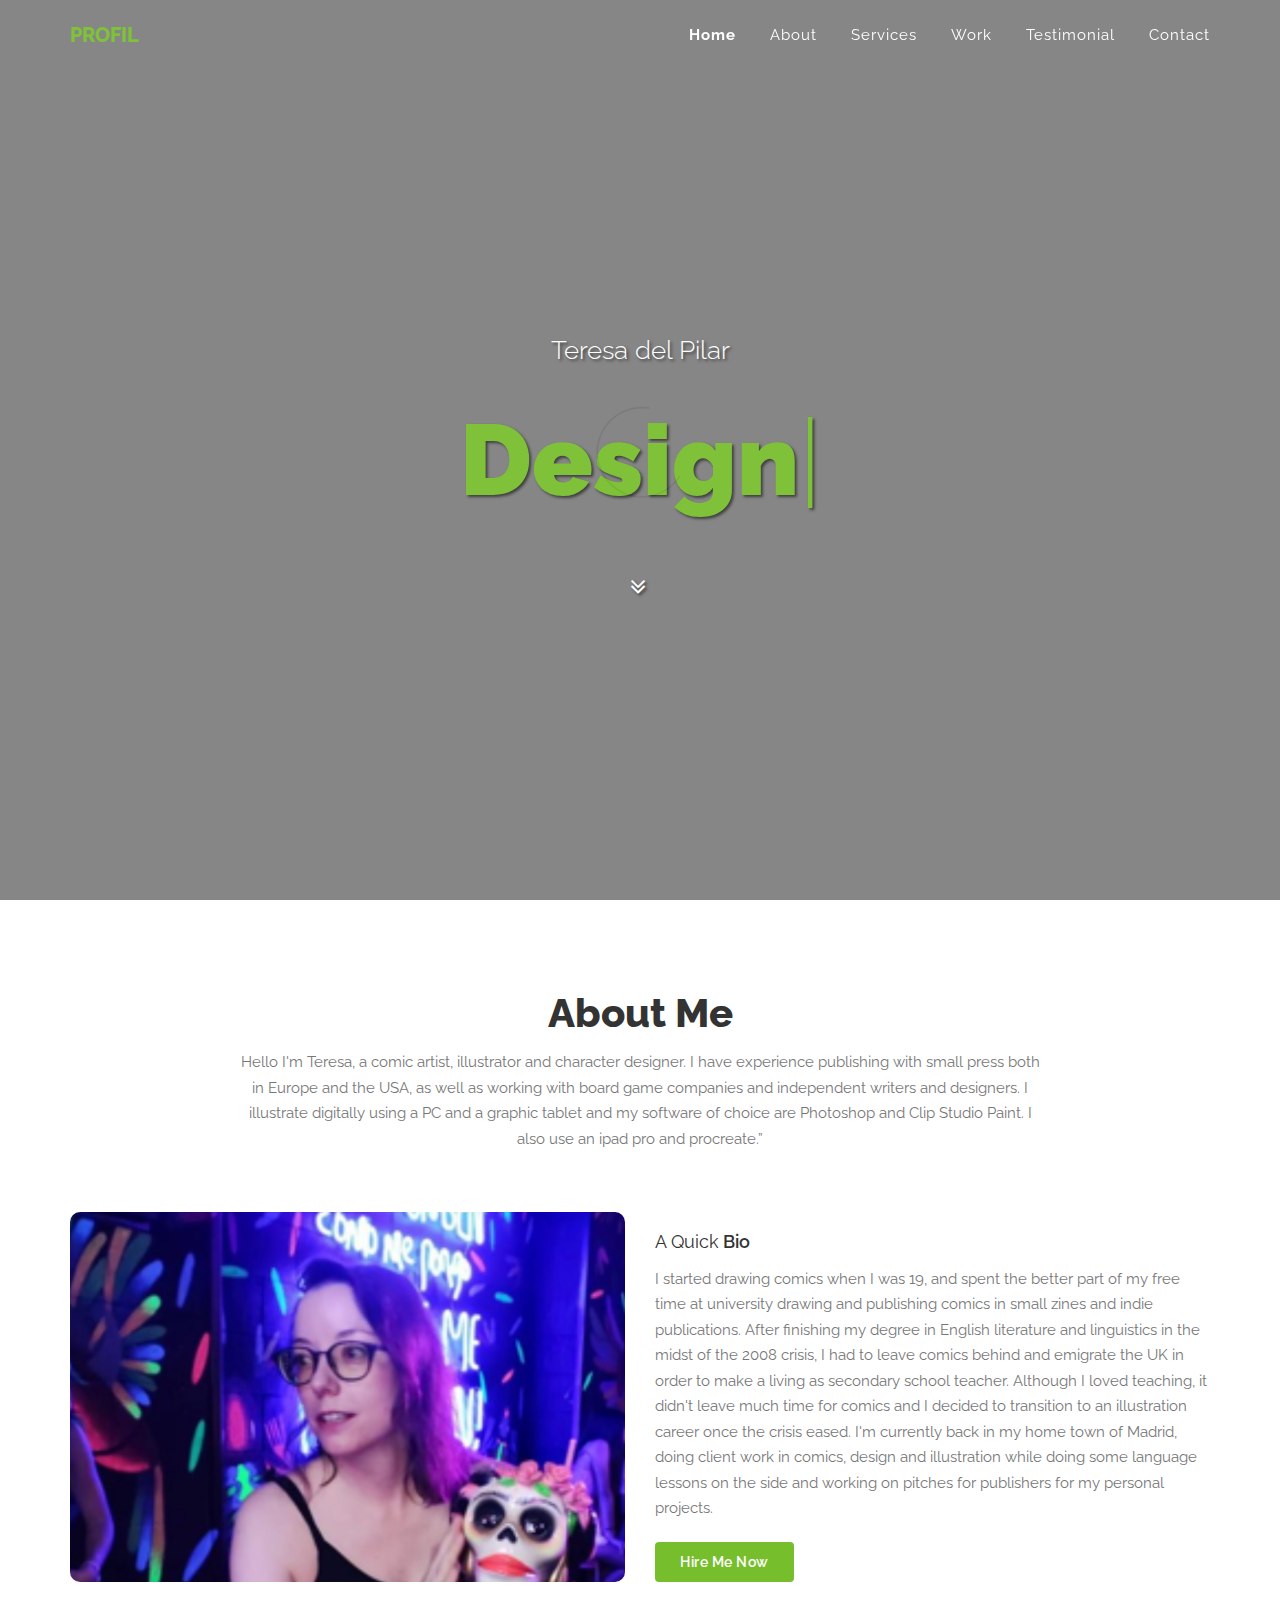
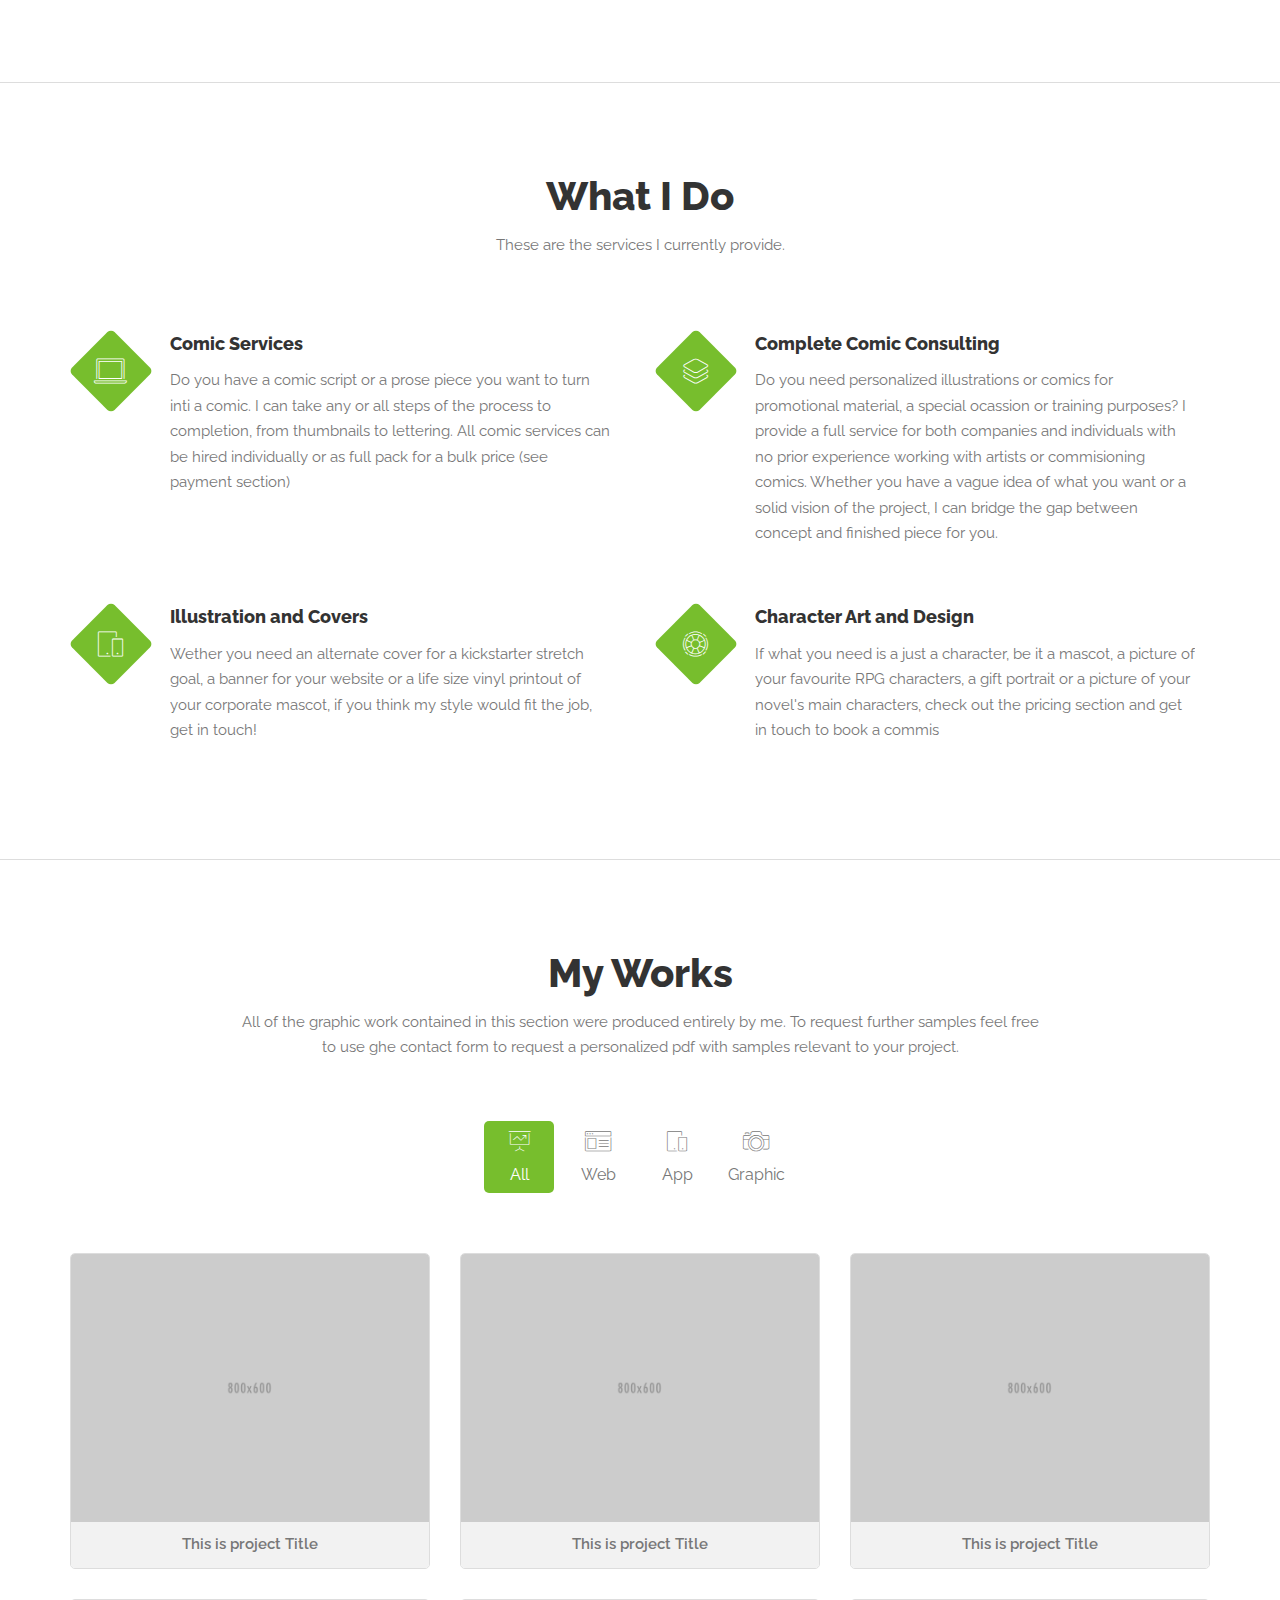
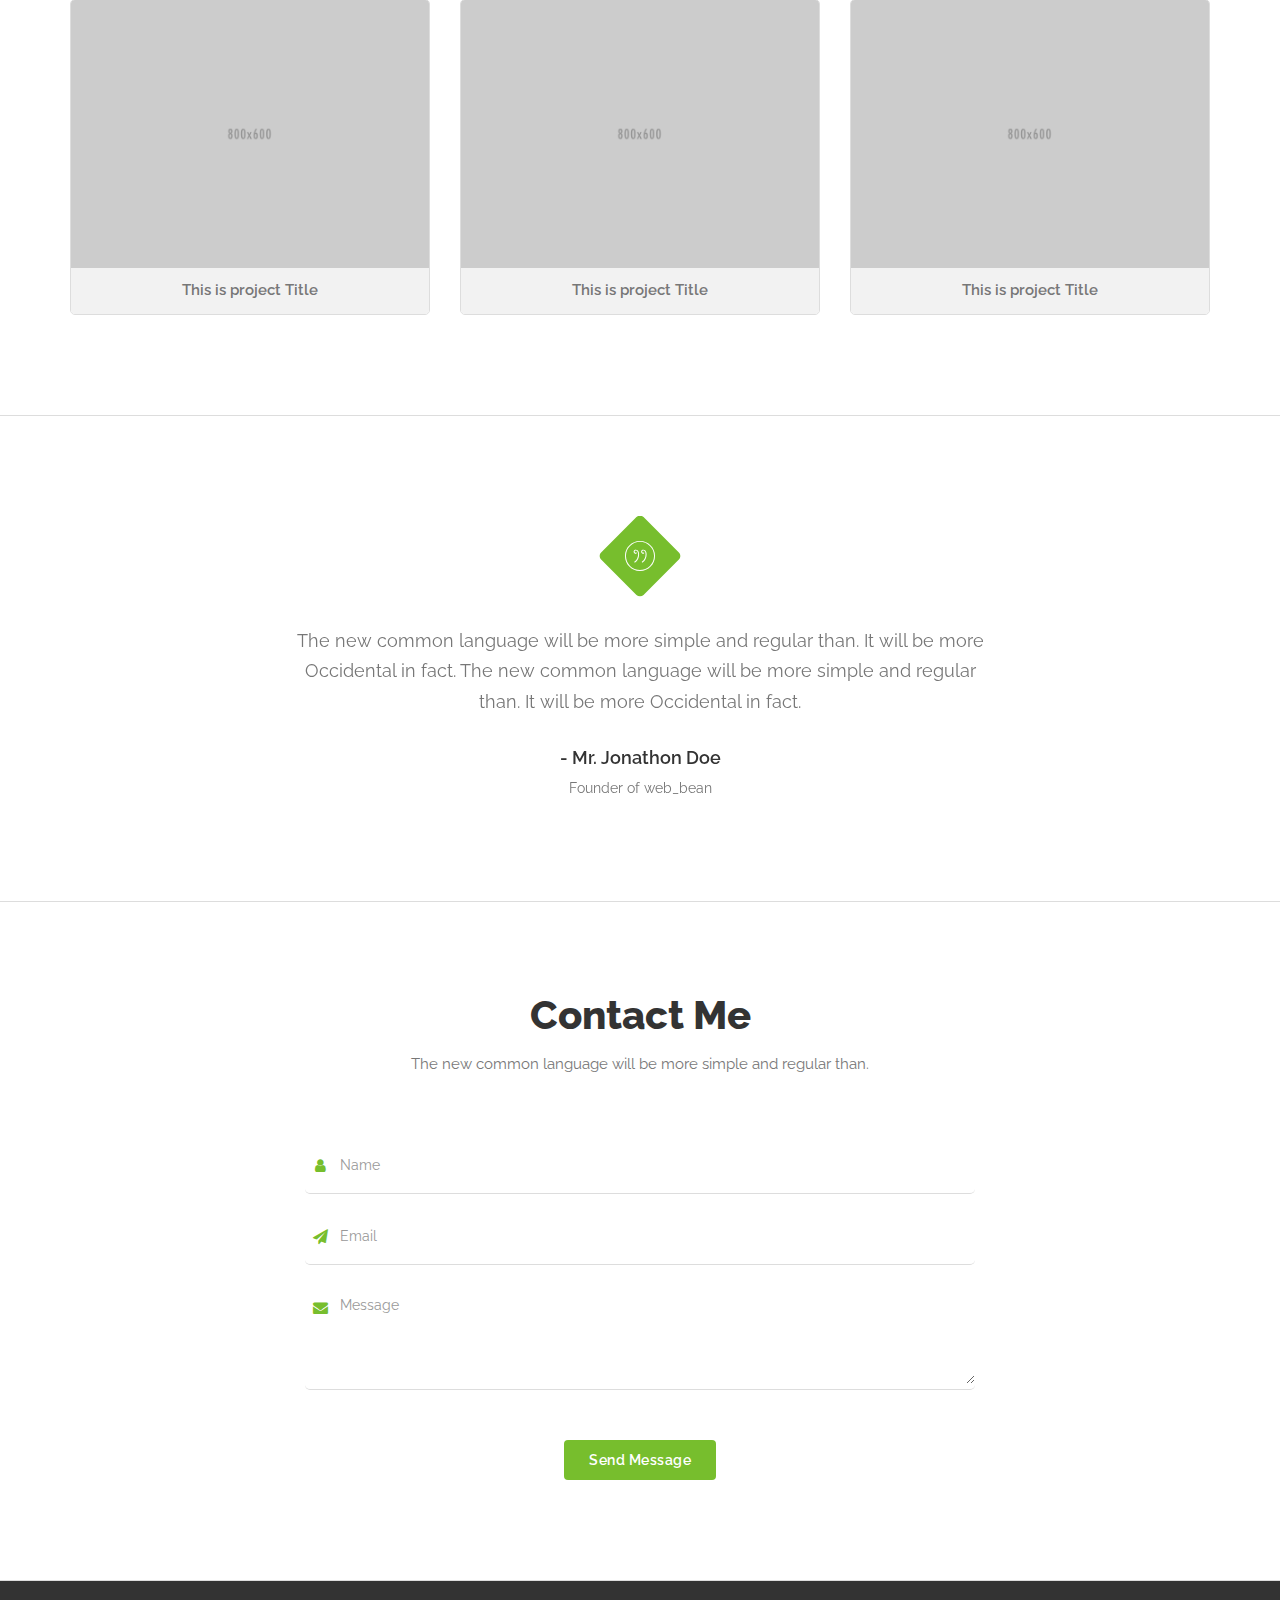
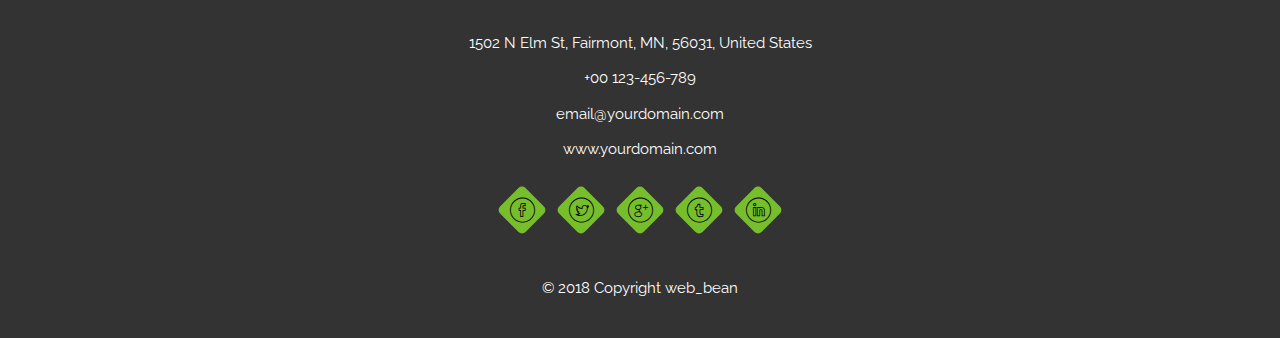
==== commit c55f1c17: "Actualizar index.html" ====
--- a/profil/index.html
+++ b/profil/index.html
@@ -11,7 +11,8 @@
     <meta name="author"         content="web_bean">
 
     <!-- Site title -->
-    <title>Profil - Personal Portfolio Html5 Template</title>
+    <title>Teresa del Pilar - Personal Portfolio
+   </title>
 
     <!-- favicon -->
     <link rel="shortcut icon" type="image/x-icon" href="assets/img/favicon.png">
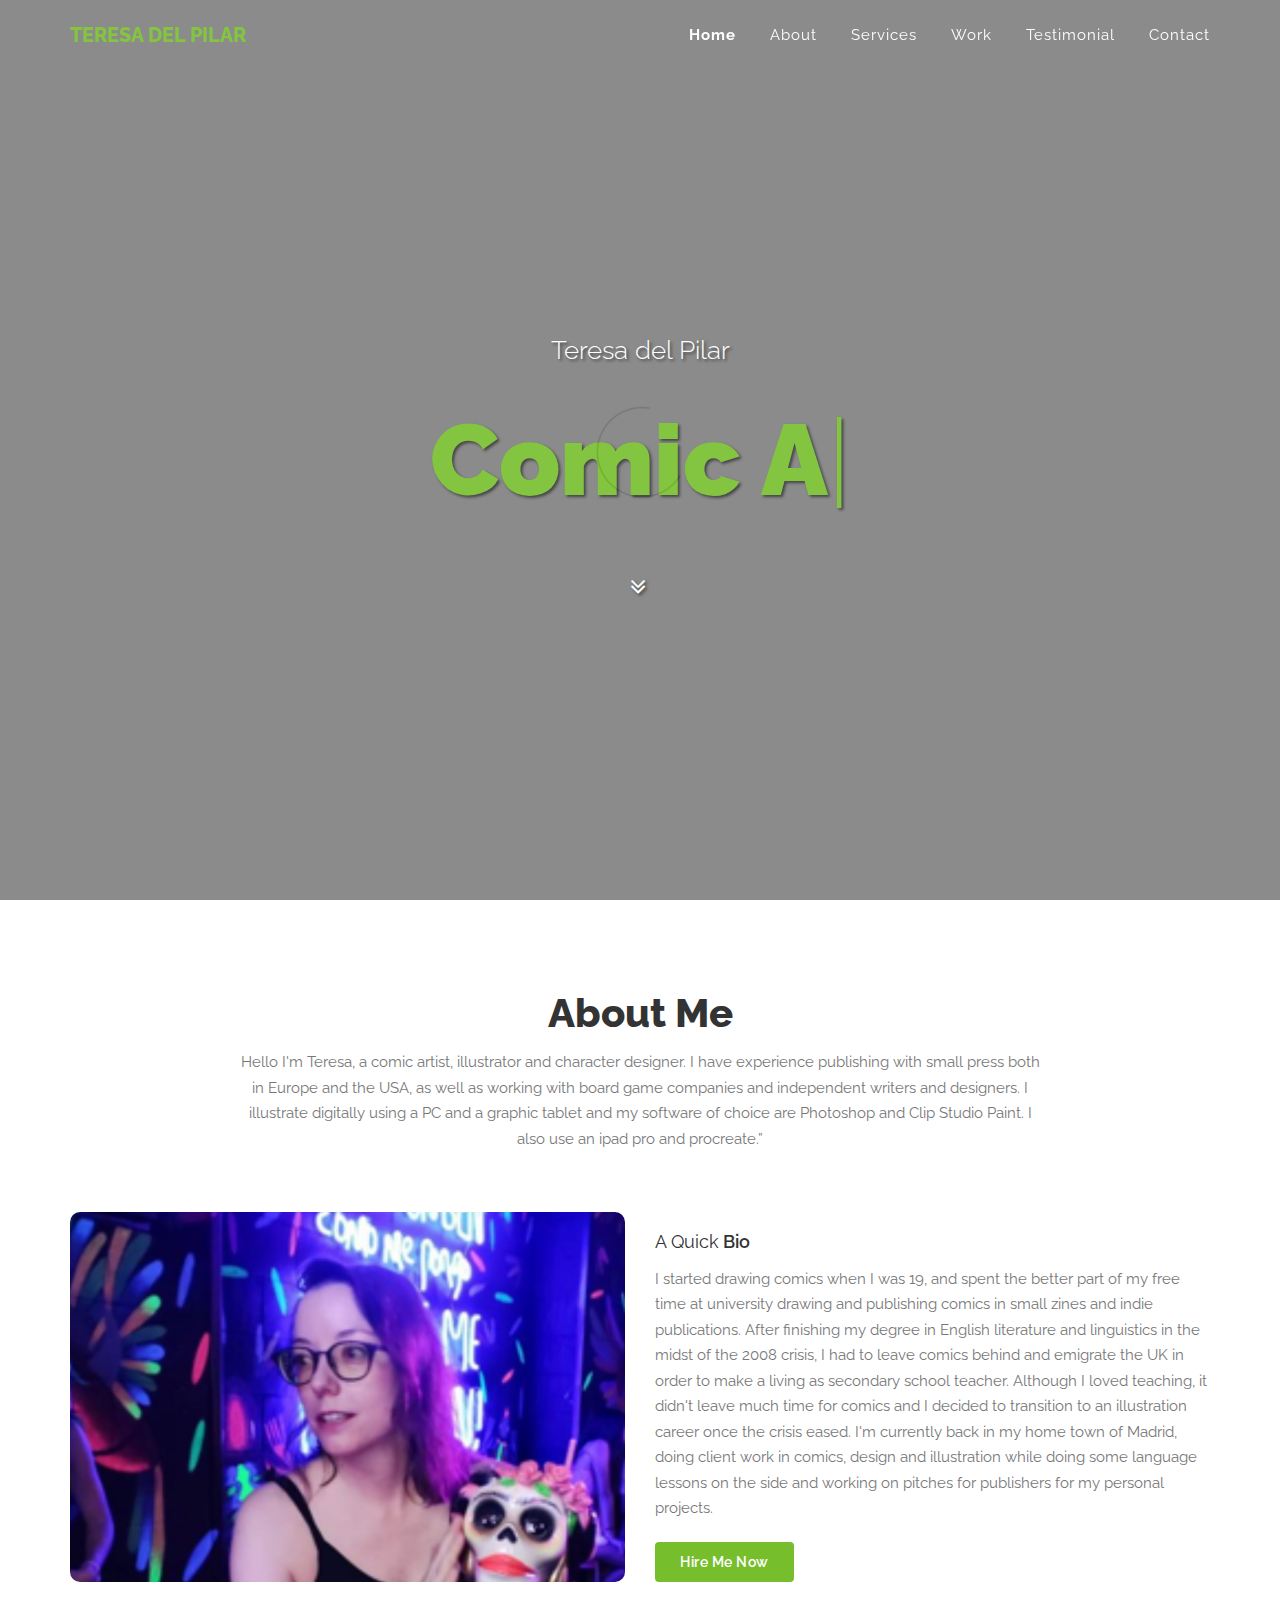
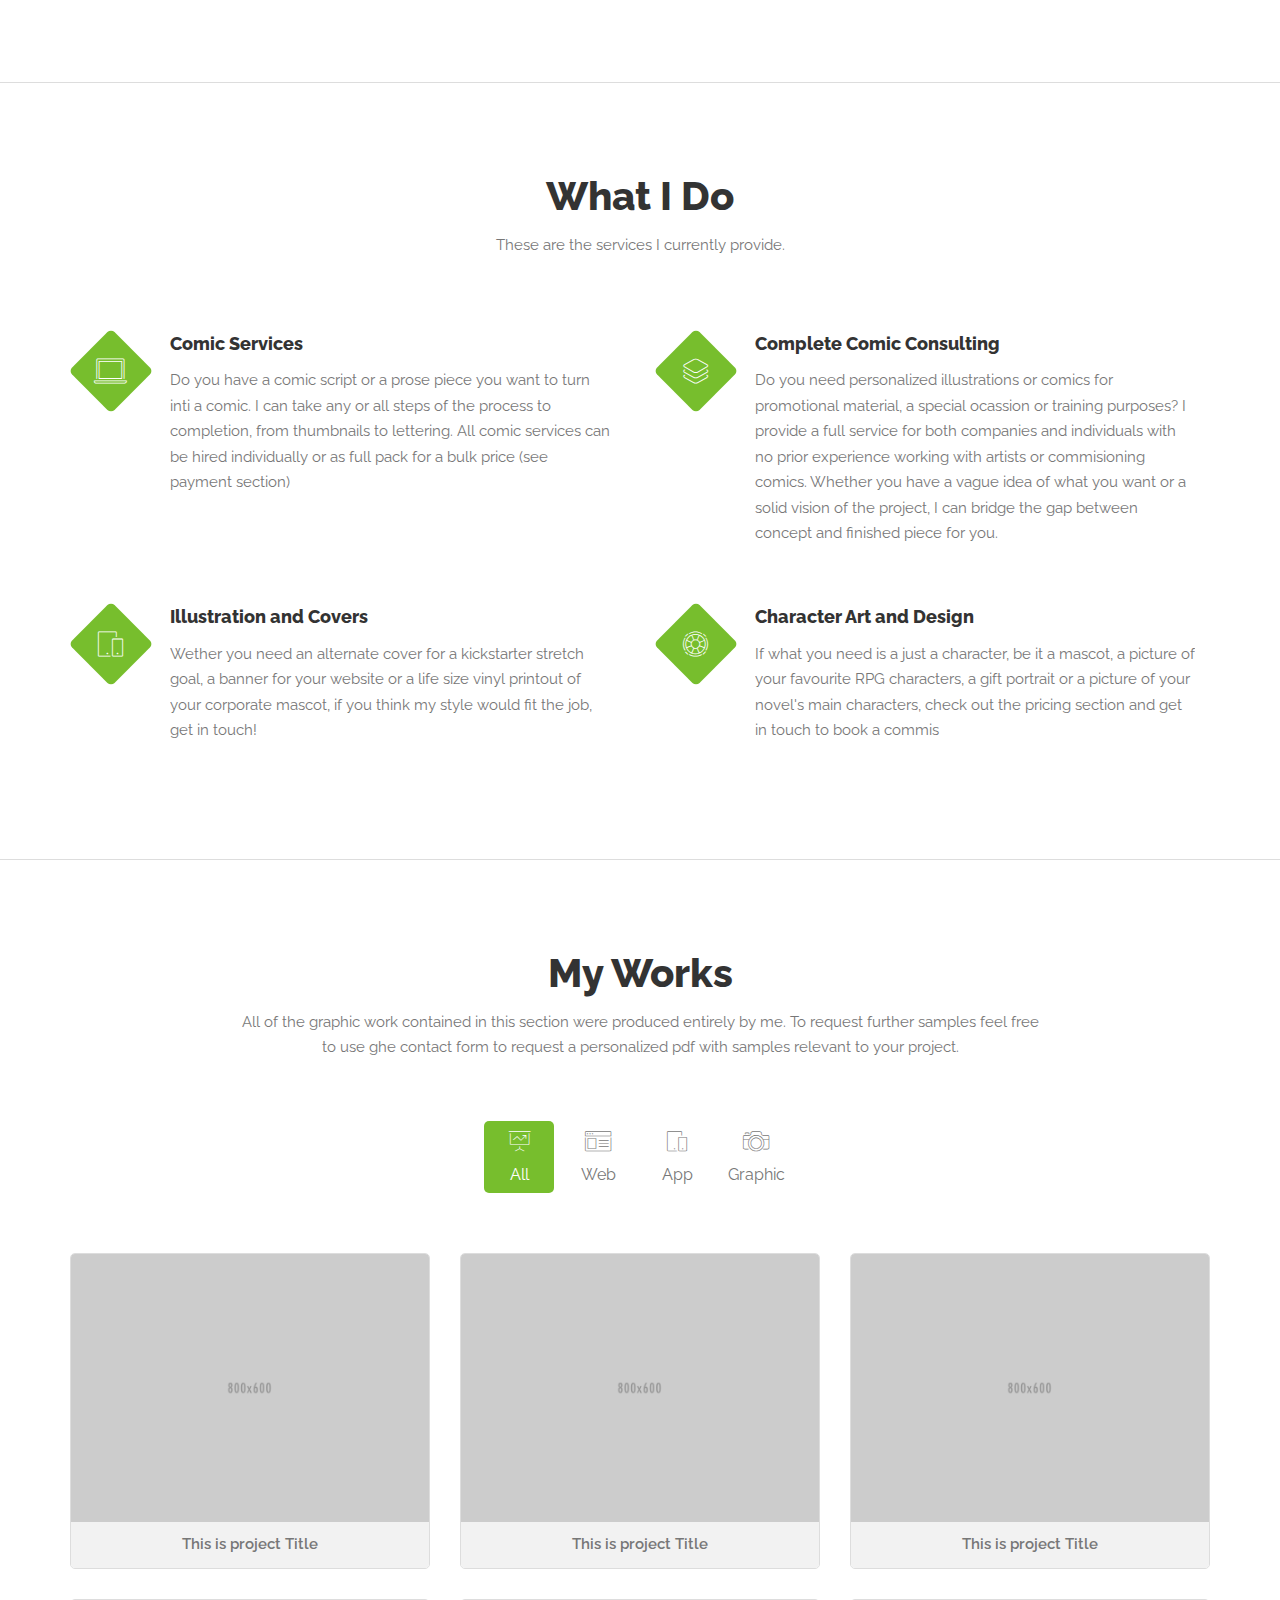
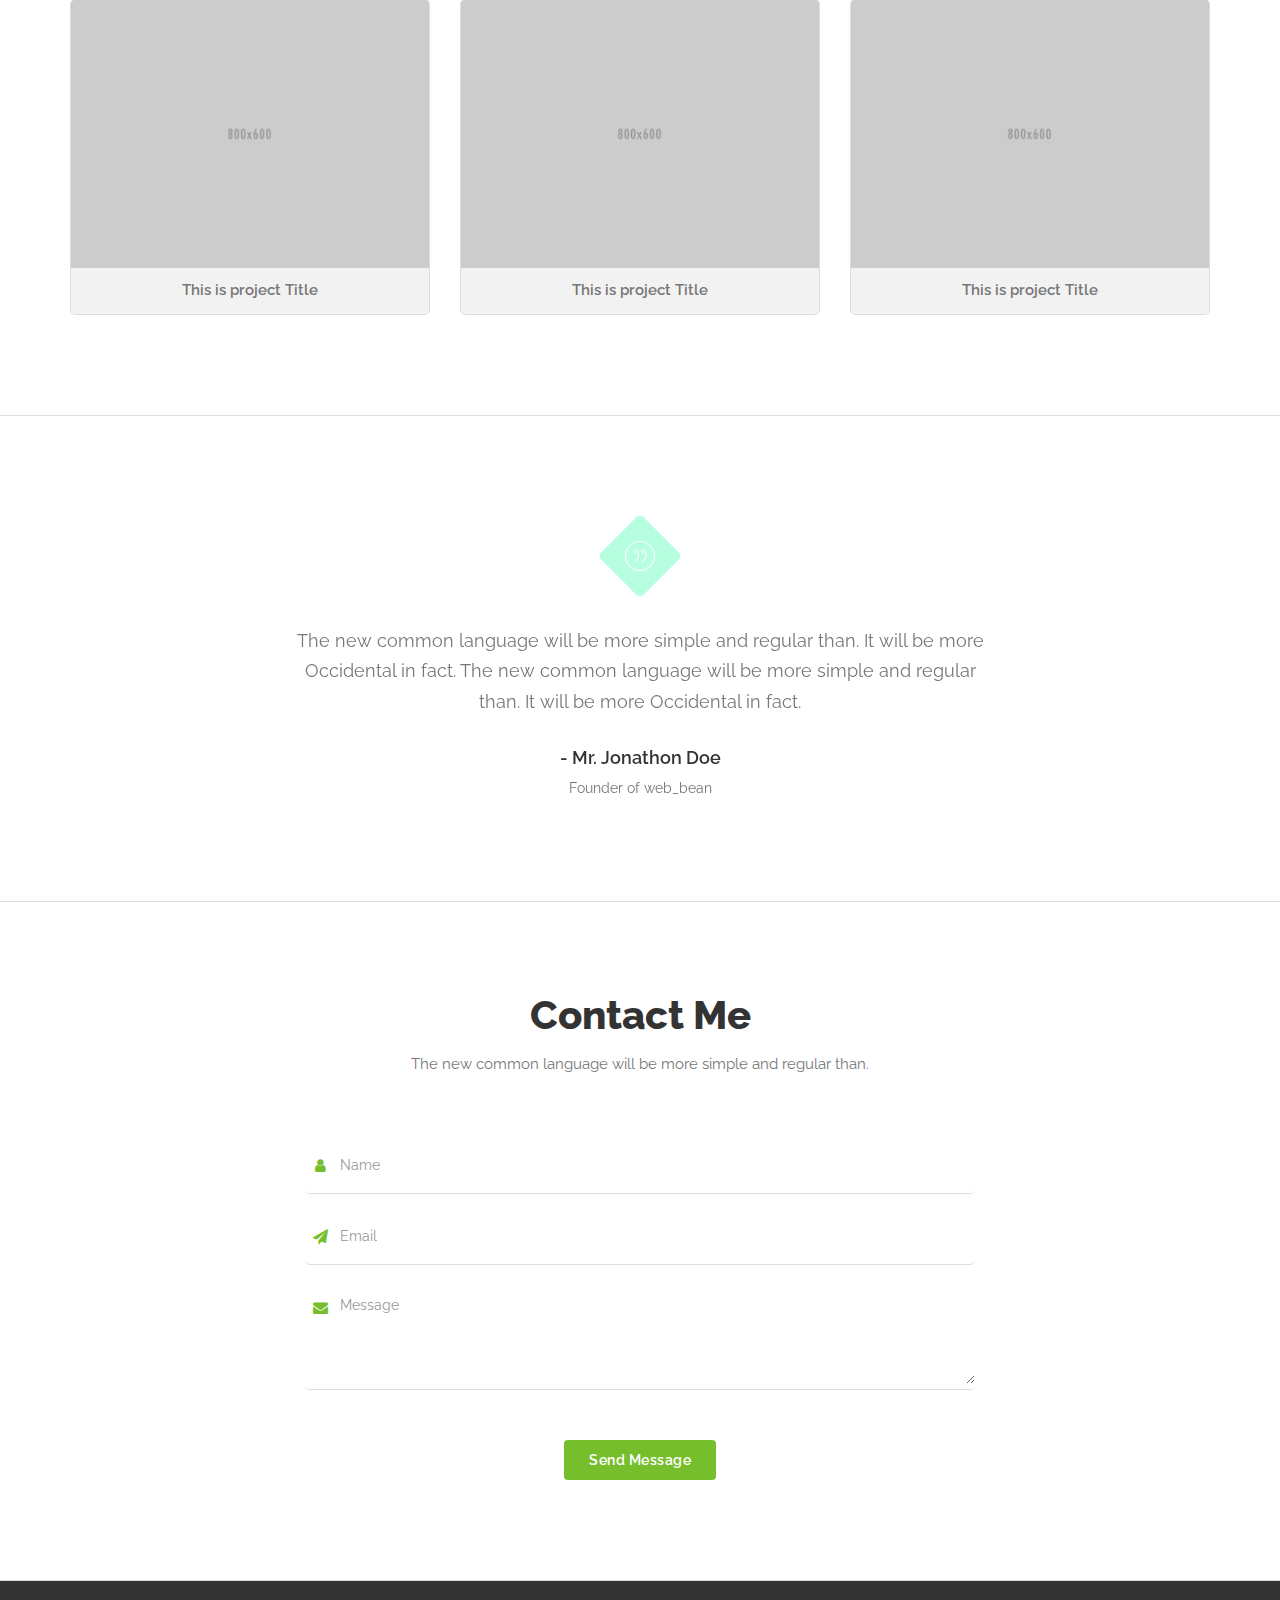
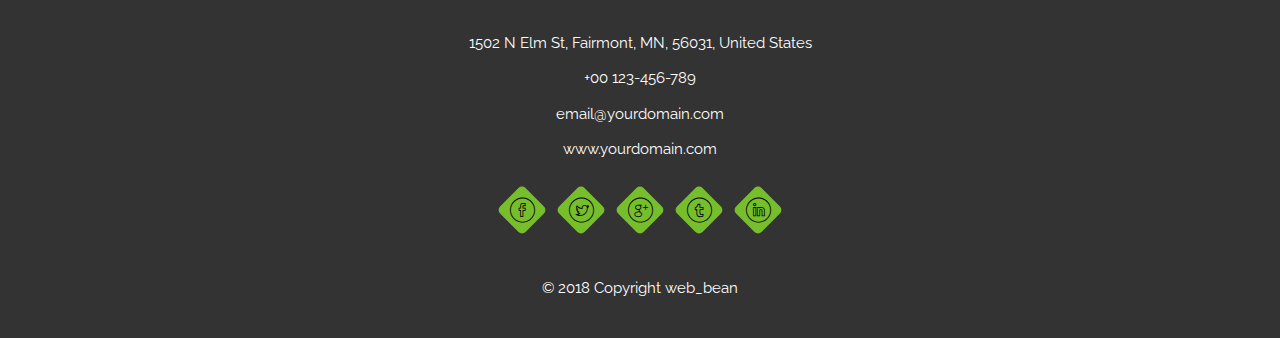
==== commit b72aba1f: "Update index.html" ====
--- a/profil/index.html
+++ b/profil/index.html
@@ -11,7 +11,7 @@
     <meta name="author"         content="web_bean">
 
     <!-- Site title -->
-    <title>Teresa del Pilar - Personal Portfolio
+    <title>Teresa del Pilar - Personal Portfolio
    </title>
 
     <!-- favicon -->
@@ -71,7 +71,7 @@
                     <div class="mainmenu">
                         <div class="navbar navbar-nobg">
                             <div class="navbar-header">
-                                <a class="navbar-brand" href=""><span>profil</span></a>
+                                <a class="navbar-brand" href=""><span>teresa del pilar</span></a>
                                 <button type="button" class="navbar-toggle" data-toggle="collapse" data-target=".navbar-collapse">
                                     <span class="sr-only">Toggle navigation</span>
                                     <span class="icon-bar"></span>
@@ -140,7 +140,7 @@
                 <div class="col-md-12 text-center">
                     <div class="section-title">
                         <h2><span>About</span> Me</h2>
-                        <p> Hello I'm Teresa, a comic artist, illustrator and character designer. I have experience publishing with small press both in Europe and the USA, as well as working with board game companies and independent writers and designers. I illustrate digitally using a PC and a graphic tablet and my software of choice are Photoshop and Clip Studio Paint. I also use an ipad pro and procreate.”
+                        <p> Hello I'm Teresa, a comic artist, illustrator and character designer. I have experience publishing with small press both in Europe and the USA, as well as working with board game companies and independent writers and designers. I illustrate digitally using a PC and a graphic tablet and my software of choice are Photoshop and Clip Studio Paint. I also use an ipad pro and procreate.”
 </p>
                     </div>
                 </div>
@@ -525,4 +525,4 @@
     <script src="assets/js/main_script.js"></script>
 </body>
 
-</html>+</html>
--- a/profil/assets/css/style.css
+++ b/profil/assets/css/style.css
@@ -695,7 +695,7 @@
     left: 50%;
     width: 80px;
     height: 80px;
-    background: #77be2d;
+    background: #b6fedf;
     z-index: -1;
     transition: 0.2s ease-out;
     margin-left: -40px;
@@ -753,7 +753,7 @@
     left: 50%;
     width: 60px;
     height: 60px;
-    background: #77be2d;
+    background: #b6fedf;
     z-index: -1;
     transition: 0.2s ease-out;
     margin-left: -30px;
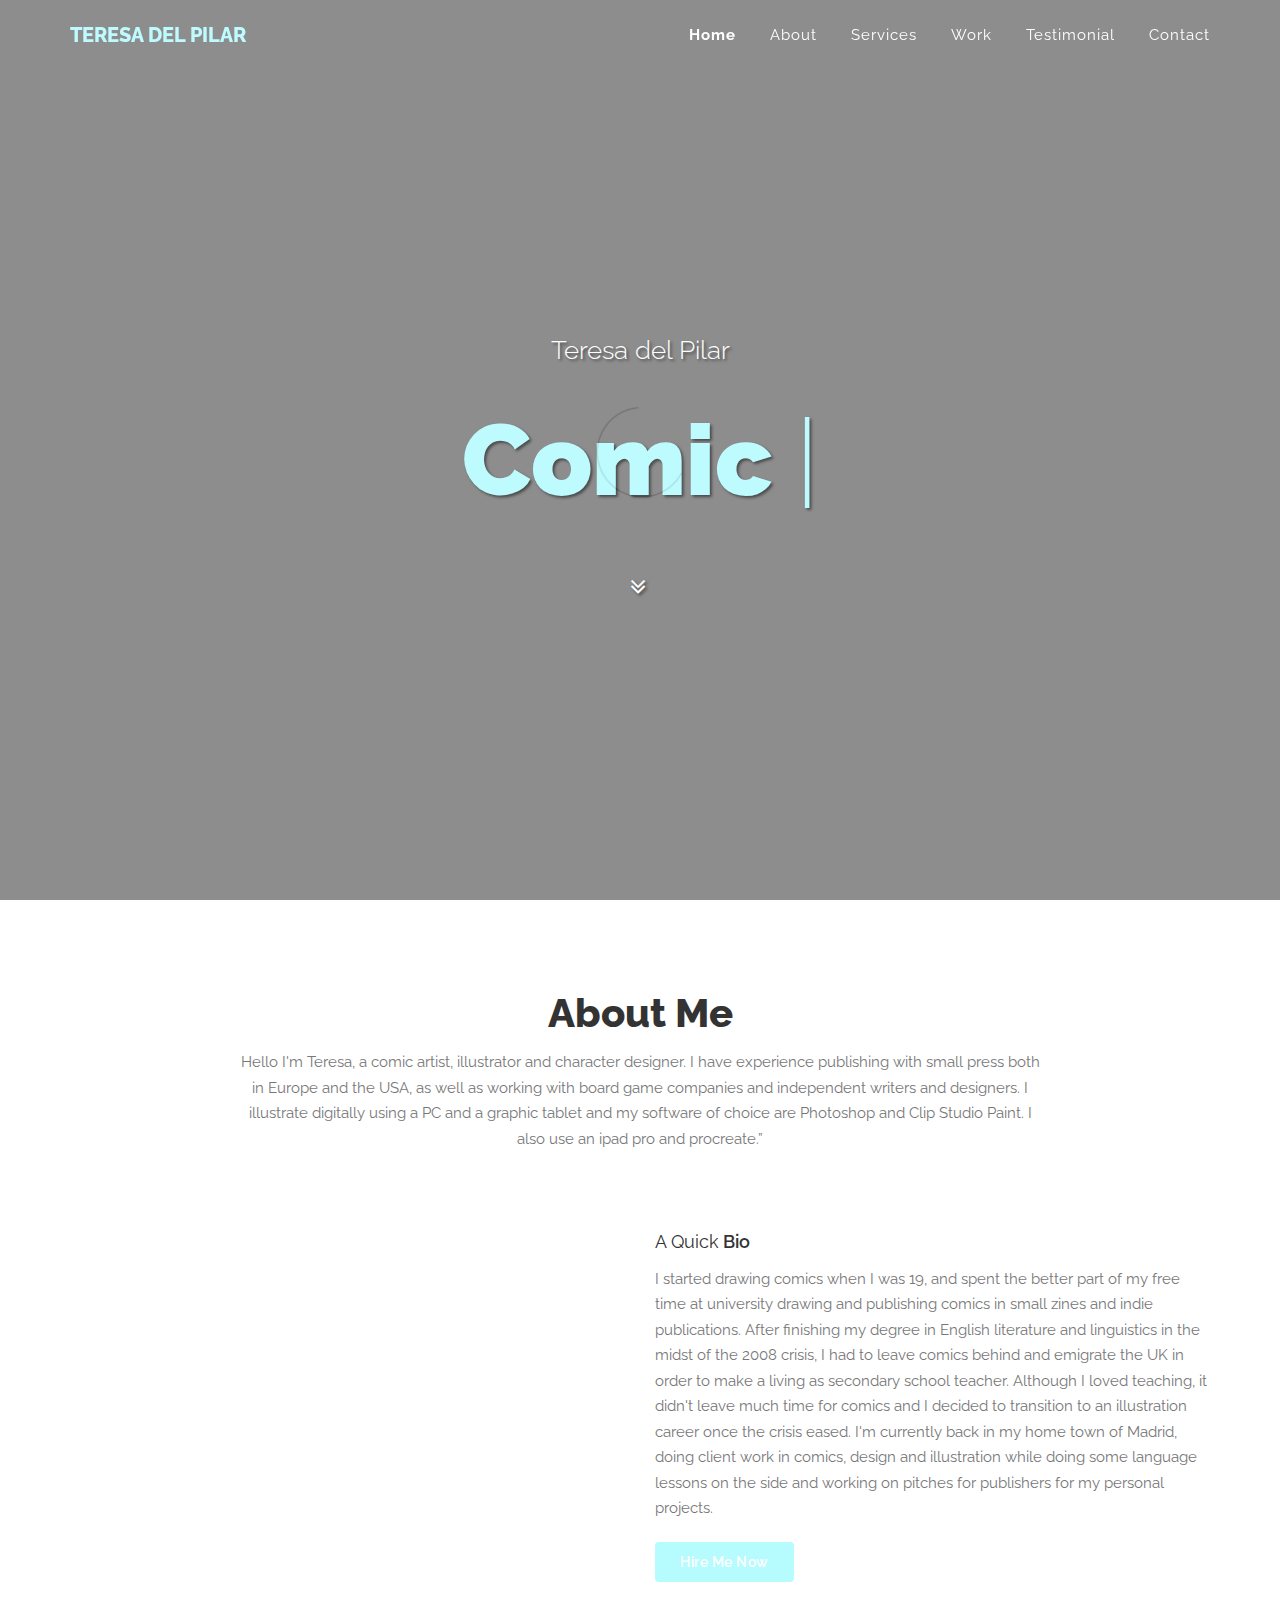
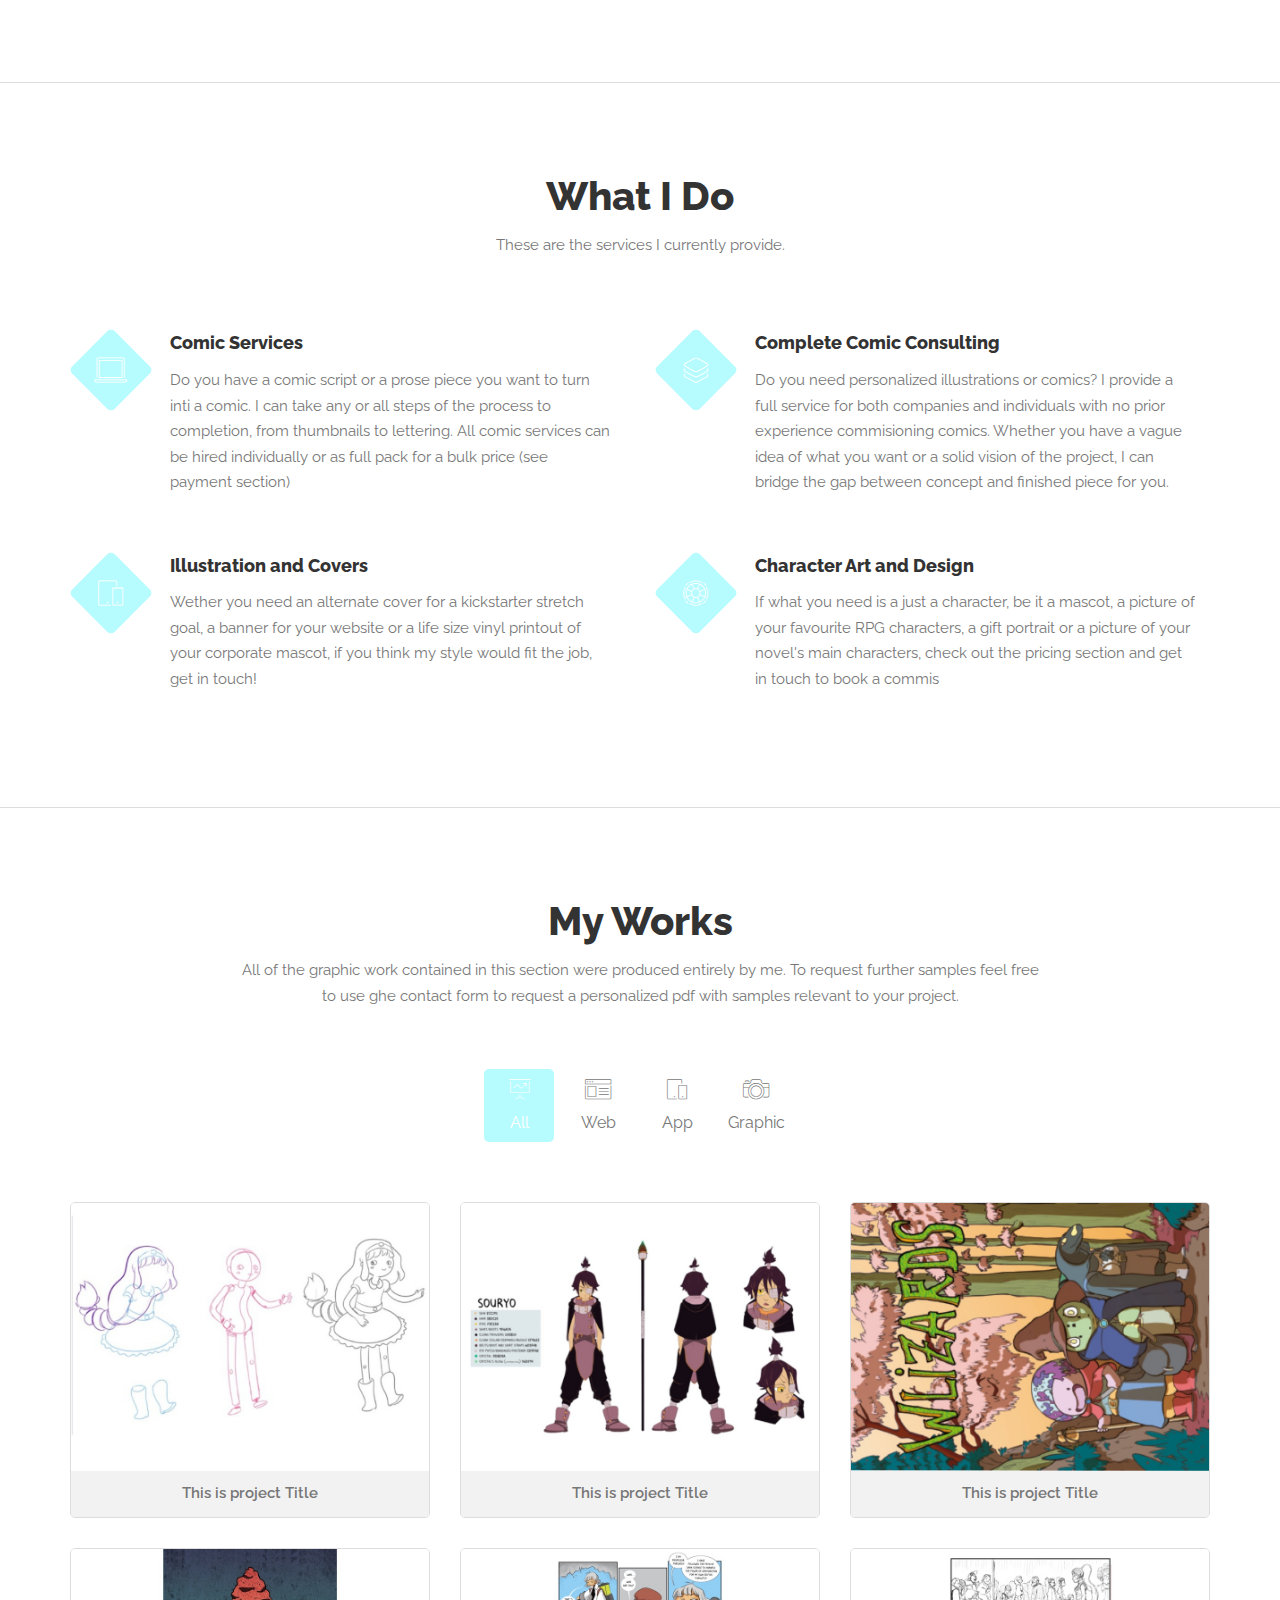
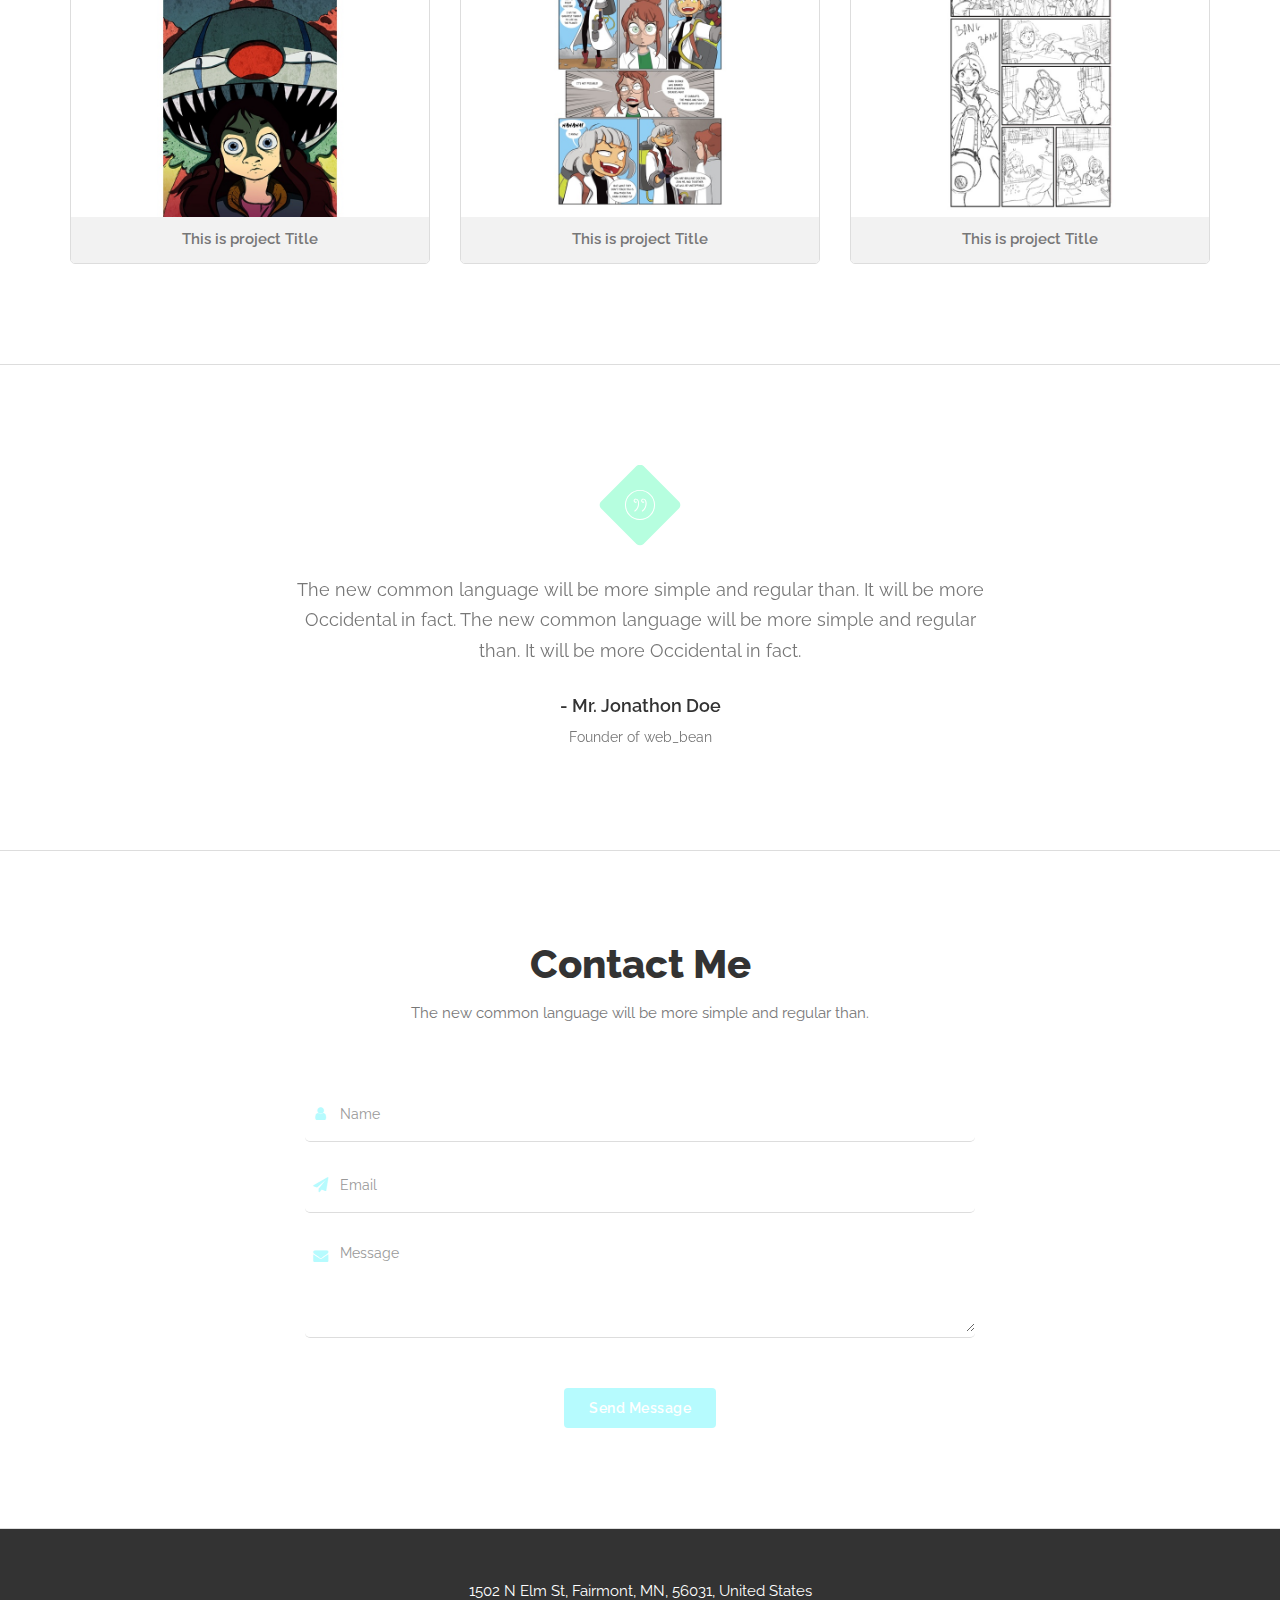
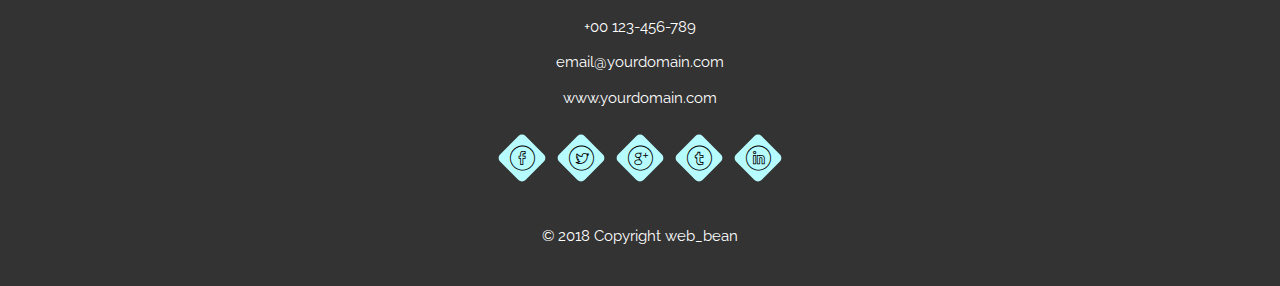
==== commit f901a4ee: "Update index.html" ====
--- a/profil/index.html
+++ b/profil/index.html
@@ -201,7 +201,7 @@
                     <div class="service-box">
                         <span class="icon-layers"></span>
                         <h3>Complete Comic Consulting</h3>
-                        <p>Do you need personalized illustrations or comics for promotional material, a special ocassion or training purposes? I provide a full service for both companies and individuals with no prior experience working with artists or commisioning comics. Whether you have a vague idea of what you want or a solid vision of the project, I can bridge the gap between concept and finished piece for you.</p>
+                        <p>Do you need personalized illustrations or comics? I provide a full service for both companies and individuals with no prior experience commisioning comics. Whether you have a vague idea of what you want or a solid vision of the project, I can bridge the gap between concept and finished piece for you.</p>
                     </div>
                 </div>
 
--- a/profil/assets/css/style.css
+++ b/profil/assets/css/style.css
@@ -124,7 +124,7 @@
     padding: 10px 25px;
     border: none;
     color: #fff;
-    background: #77be2d;
+    background: #b6fbfe;
     font-weight: 600;
     letter-spacing: 0.5px;
     transition: 0.3s;
@@ -279,7 +279,7 @@
 }
 
 .navbar-brand span {
-    color: #77be2d;
+    color: #b6fbfe;
     font-weight: 800;
     transition: 0.3s;
     -moz-transition: 0.3s;
@@ -368,7 +368,7 @@
     display: inline;
     font-weight: 900;
     font-size: 100px;
-    color: #77be2d;
+    color: #b6fbfe;
 }
 
 .typed-cursor {
@@ -557,7 +557,7 @@
     left: 11px;
     width: 60px;
     height: 60px;
-    background: #77be2d;
+    background: #b6fbfe;
     z-index: -1;
     transition: 0.2s ease-out;
     transform: rotate(45deg);
@@ -622,7 +622,7 @@
 
 .filters li.active {
     color: #fff;
-    background-color: #77be2d;
+    background-color: #b6fbfe;
 }
 
 .filters li span {
@@ -861,7 +861,7 @@
     width: 20px;
     text-align: center;
     line-height: 45px;
-    color: #77be2d;
+    color: #b6fbfe;
 }
 
 .in_name:before {content: '\f007';}
@@ -965,7 +965,7 @@
     left: 50%;
     width: 36px;
     height: 36px;
-    background-color: #77be2d;
+    background-color: #b6fbfe;
     z-index: 1;
     transition: 0.2s ease-out;
     margin-left: -18px;
@@ -986,4 +986,4 @@
 
 .social-ul li a:hover:after {
     background: #fff;
-}+}
